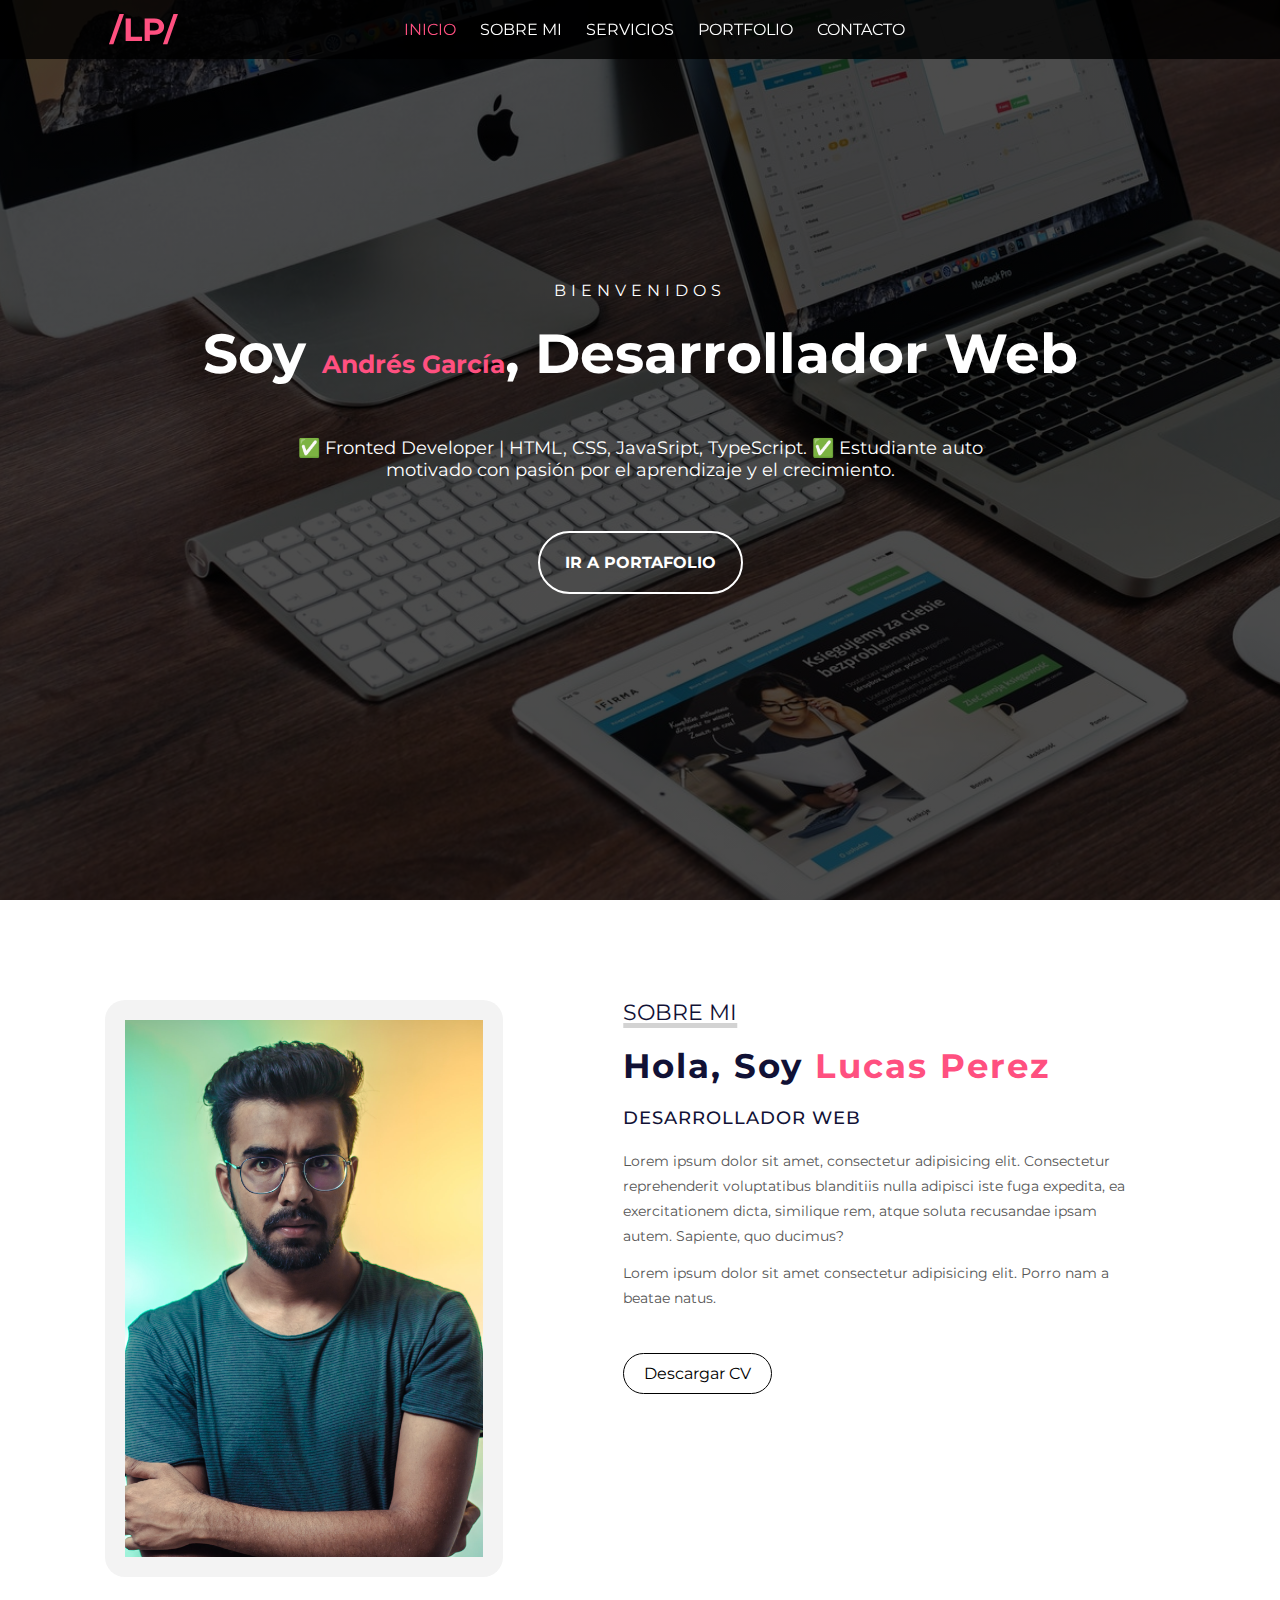
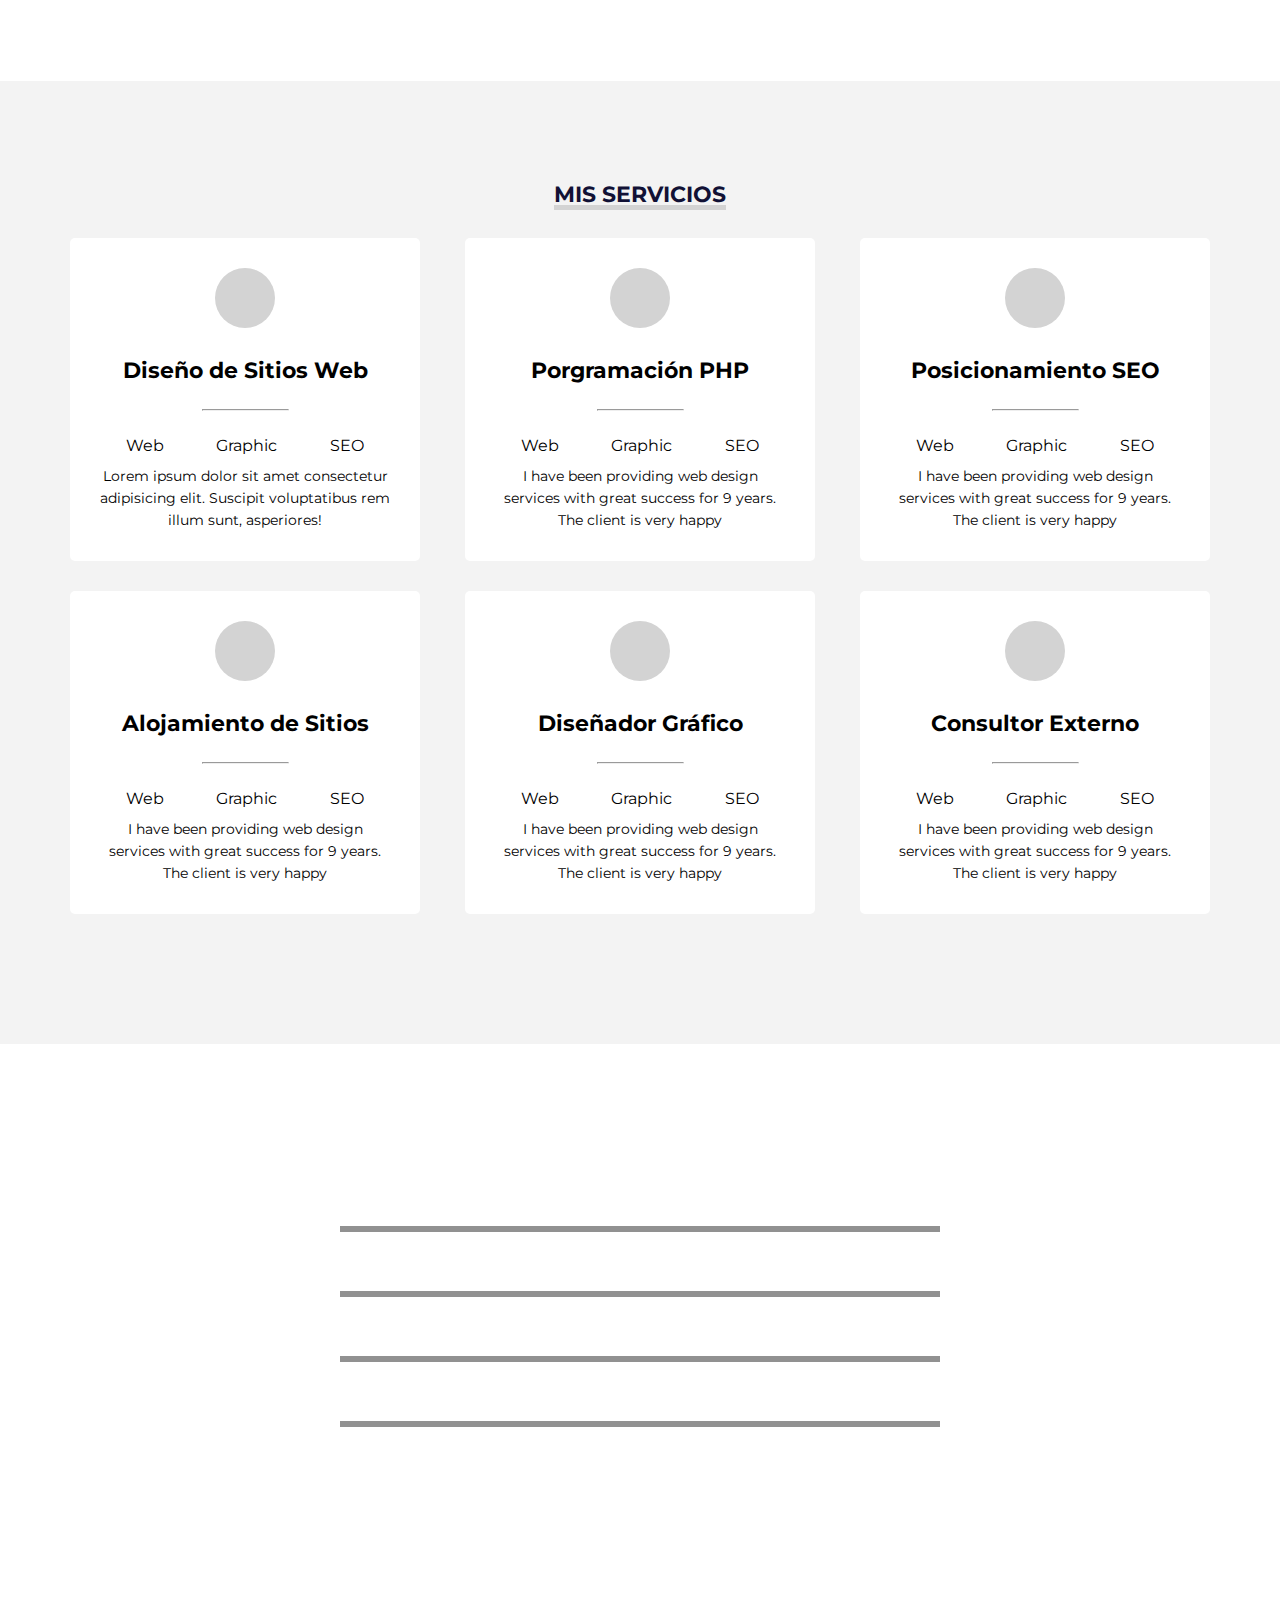
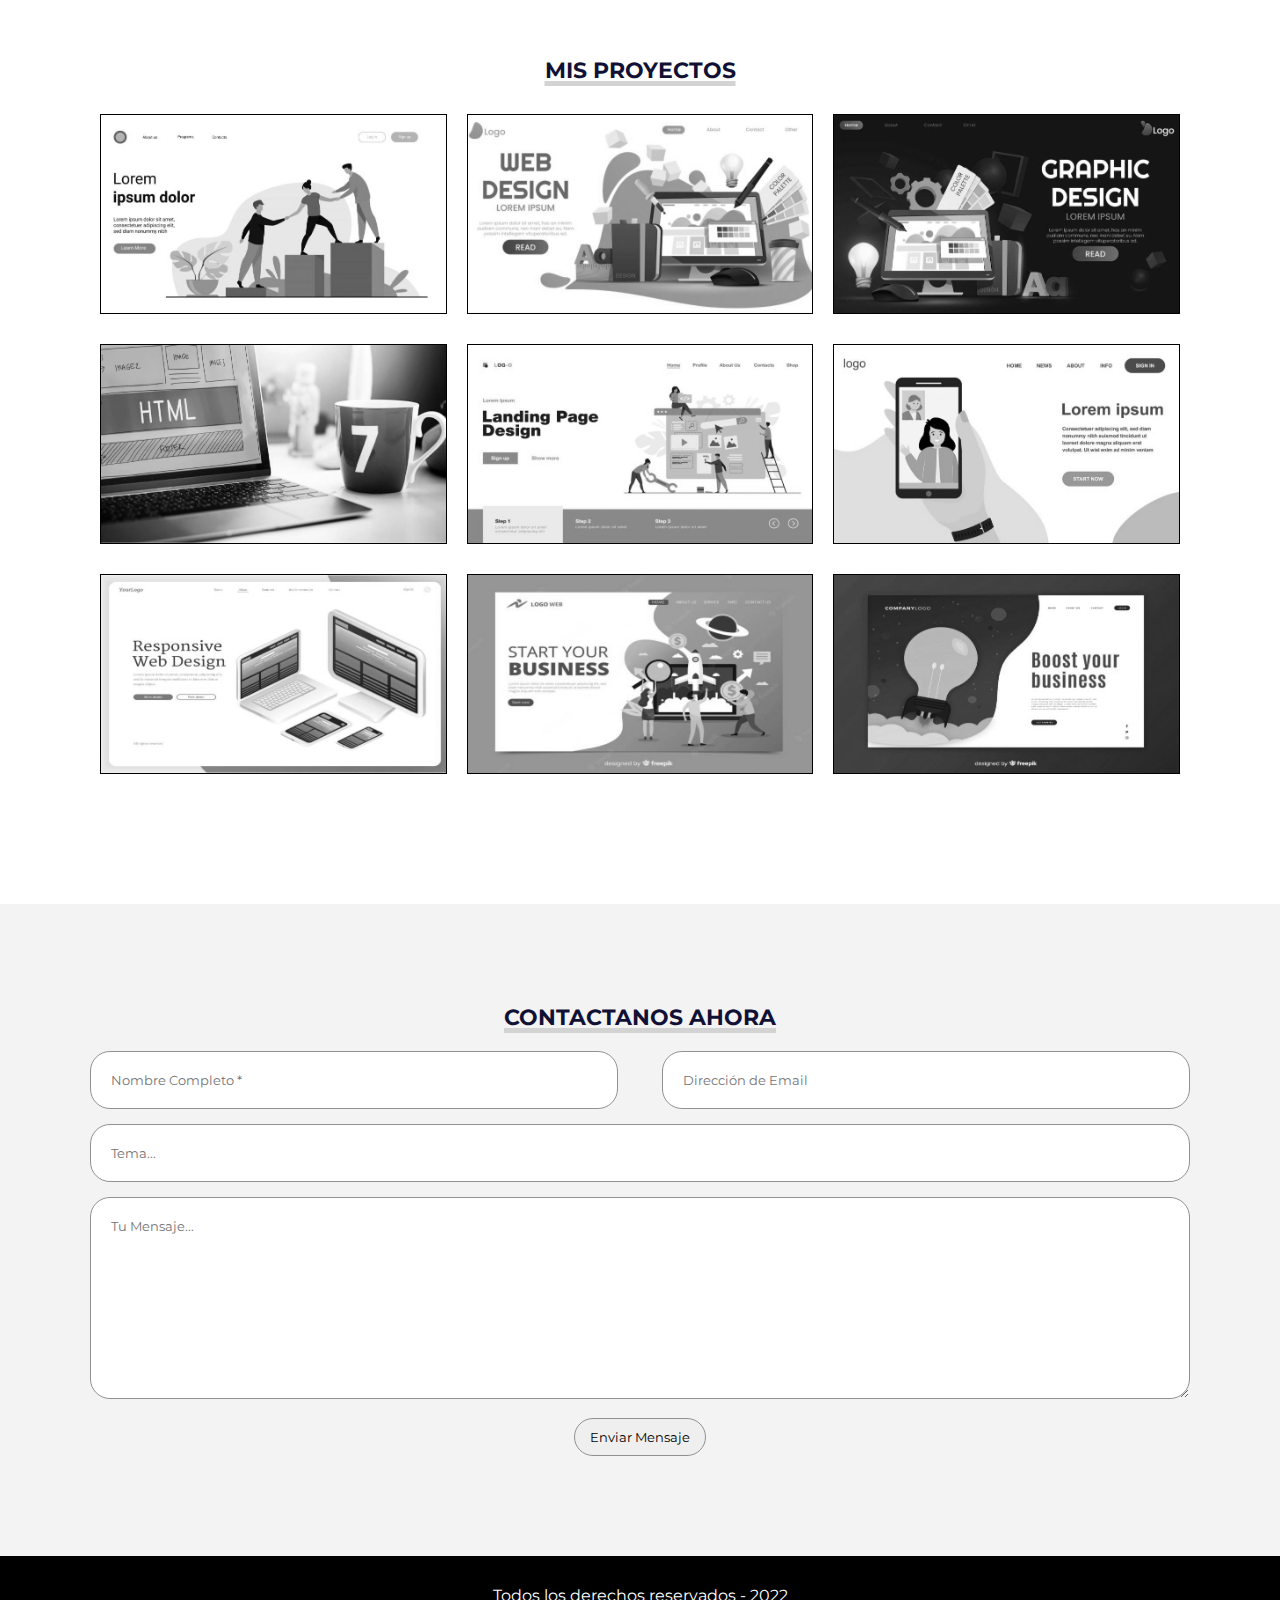
==== index.html @ 174ee3eb "proyecto" ====
<!DOCTYPE html>
<html lang="es">

<head>
    <meta charset="UTF-8">
    <meta http-equiv="X-UA-Compatible" content="IE=edge">
    <meta name="viewport" content="width=device-width, initial-scale=1.0 user-scalable=no">
    <link rel="stylesheet" href="https://cdnjs.cloudflare.com/ajax/libs/font-awesome/6.1.1/css/all.min.css" integrity="sha512-KfkfwYDsLkIlwQp6LFnl8zNdLGxu9YAA1QvwINks4PhcElQSvqcyVLLD9aMhXd13uQjoXtEKNosOWaZqXgel0g==" crossorigin="anonymous" referrerpolicy="no-referrer"
    />
    <link rel="stylesheet" href="estilo.css">
    <title>LP Desarrollador Web</title>
</head>

<body>
    <!-- SECCION I N I C I O -->
    <section id="inicio">
        <div class="contenido">
            <header>
                <div class="contenido-header">
                    <h1>/LP/</h1>
                    <nav id="nav" class="">
                        <ul id="links">
                            <li><a href="#inicio" class="seleccionado" onclick="seleccionar(this)">INICIO</a></li>
                            <li><a href="#sobremi" onclick="seleccionar(this)">SOBRE MI</a></li>
                            <li><a href="#servicios" onclick="seleccionar(this)">SERVICIOS</a></li>
                            <li><a href="#portfolio" onclick="seleccionar(this)">PORTFOLIO</a></li>
                            <li><a href="#contacto" onclick="seleccionar(this)">CONTACTO</a></li>
                        </ul>
                    </nav>

                    <!-- Icono del menu responsive -->
                    <div id="icono-nav" onclick="responsiveMenu()">
                        <i class="fa-solid fa-bars"></i>
                    </div>


                    <div class="redes">
                        <a href="#"><i class="fa-brands fa-youtube"></i></a>
                        <a href="#"><i class="fa-brands fa-facebook"></i></a>
                        <a href="#"><i class="fa-brands fa-instagram-square"></i></a>
                    </div>
                </div>
            </header>
            <div class="presentacion">
                <p class="bienvenida">Bienvenidos</p>
                <h2>Soy <span>Andrés García</span>, Desarrollador Web</h2>
                <p class="descripcion">✅ Fronted Developer | HTML, CSS, JavaSript, TypeScript. ✅ Estudiante auto motivado con pasión por el aprendizaje y el crecimiento.</p>
                <a href="#portfolio">Ir a Portafolio</a>
            </div>
        </div>
    </section>

    <!-- SECCION S O B R E M I -->
    <section id="sobremi">
        <div class="contenedor-foto">
            <img src="img/foto.jpg" alt="">
        </div>
        <div class="sobremi">
            <p class="titulo-seccion">Sobre Mi</p>
            <h2>Hola, Soy <span>Lucas Perez</span> </h2>
            <h3>Desarrollador Web</h3>
            <p>Lorem ipsum dolor sit amet, consectetur adipisicing elit. Consectetur reprehenderit voluptatibus blanditiis nulla adipisci iste fuga expedita, ea exercitationem dicta, similique rem, atque soluta recusandae ipsam autem. Sapiente, quo ducimus?</p>
            <p>Lorem ipsum dolor sit amet consectetur adipisicing elit. Porro nam a beatae natus.</p>
            <a href="#">Descargar CV</a>
        </div>
    </section>

    <!-- SECCION S E R V I C I O S -->
    <section id="servicios">
        <h3 class="titulo-seccion">MIS SERVICIOS</h3>
        <div class="fila">
            <div class="servicio">
                <span class="icono"> <i class="fa-solid fa-code"></i></span>
                <h4>Diseño de Sitios Web</h4>
                <hr>
                <ul class="servicios-tag">
                    <li>Web</li>
                    <li>Graphic</li>
                    <li>SEO</li>
                </ul>
                <p>Lorem ipsum dolor sit amet consectetur adipisicing elit. Suscipit voluptatibus rem illum sunt, asperiores!</p>
            </div>
            <div class="servicio">
                <span class="icono"><i class="fa-solid fa-file-code"></i></span>
                <h4>Porgramación PHP</h4>
                <hr>
                <ul class="servicios-tag">
                    <li>Web</li>
                    <li>Graphic</li>
                    <li>SEO</li>
                </ul>
                <p>I have been providing web design services with great success for 9 years. The client is very happy</p>
            </div>
            <div class="servicio">
                <span class="icono"><i class="fa-solid fa-arrow-trend-up"></i></span>
                <h4>Posicionamiento SEO</h4>
                <hr>
                <ul class="servicios-tag">
                    <li>Web</li>
                    <li>Graphic</li>
                    <li>SEO</li>
                </ul>
                <p>I have been providing web design services with great success for 9 years. The client is very happy</p>
            </div>
        </div>
        <div class="fila">
            <div class="servicio">
                <span class="icono"><i class="fa-solid fa-database"></i></span>
                <h4>Alojamiento de Sitios</h4>
                <hr>
                <ul class="servicios-tag">
                    <li>Web</li>
                    <li>Graphic</li>
                    <li>SEO</li>
                </ul>
                <p>I have been providing web design services with great success for 9 years. The client is very happy</p>
            </div>
            <div class="servicio">
                <span class="icono"><i class="fa-solid fa-palette"></i></span>
                <h4>Diseñador Gráfico</h4>
                <hr>
                <ul class="servicios-tag">
                    <li>Web</li>
                    <li>Graphic</li>
                    <li>SEO</li>
                </ul>
                <p>I have been providing web design services with great success for 9 years. The client is very happy</p>
            </div>
            <div class="servicio">
                <span class="icono"><i class="fa-solid fa-person-circle-question"></i></span>
                <h4>Consultor Externo</h4>
                <hr>
                <ul class="servicios-tag">
                    <li>Web</li>
                    <li>Graphic</li>
                    <li>SEO</li>
                </ul>
                <p>I have been providing web design services with great success for 9 years. The client is very happy</p>
            </div>
        </div>
    </section>

    <!-- SECCION H A B I L I D A D E S -->
    <div class="contenedor-skills" id="skills">
        <h3>HABILIDADES </h3>
        <div class="skill">
            <div class="info">
                <p> <span class="lista"> </span>Html & Css</p>
                <span class="porcentaje">95%</span>
            </div>

            <div class="barra">
                <div class="" id="html"></div>
            </div>
        </div>
        <div class="skill">
            <div class="info">
                <p> <span class="lista"> </span>Javascript</p>
                <span class="porcentaje">90%</span>
            </div>

            <div class="barra">
                <div class="" id="js"></div>
            </div>
        </div>
        <div class="skill">
            <div class="info">
                <p> <span class="lista"> </span>Bases de Datos</p>
                <span class="porcentaje">90%</span>
            </div>

            <div class="barra">
                <div class="" id="bd"></div>
            </div>
        </div>
        <div class="skill">
            <div class="info">
                <p> <span class="lista"> </span>Photoshop</p>
                <span class="porcentaje">85%</span>
            </div>

            <div class="barra">
                <div class="" id="ps"></div>
            </div>
        </div>
    </div>

    <!-- SECCION PORTAFOLIO -->
    <section id="portfolio">
        <h3 class="titulo-seccion">Mis Proyectos</h3>
        <div class="fila">
            <div class="proyecto">
                <div class="overlay"></div>
                <img src="img/proyecto1.jpg" alt="">
                <div class="info">
                    <h4>Descripcion Proyecto</h4>
                    <p>Diseño Web</p>
                </div>
            </div>
            <div class="proyecto">
                <div class="overlay"></div>
                <img src="img/proyecto2.jpg" alt="">
                <div class="info">
                    <h4>Descripcion Proyecto</h4>
                    <p>Diseño Web</p>
                </div>
            </div>
            <div class="proyecto">
                <div class="overlay"></div>
                <img src="img/proyecto3.jpg" alt="">
                <div class="info">
                    <h4>Descripcion Proyecto</h4>
                    <p>Diseño Web</p>
                </div>
            </div>
        </div>
        <div class="fila">
            <div class="proyecto">
                <div class="overlay"></div>
                <img src="img/proyecto4.jpg" alt="">
                <div class="info">
                    <h4>Descripcion Proyecto</h4>
                    <p>Diseño Web</p>
                </div>
            </div>
            <div class="proyecto">
                <div class="overlay"></div>
                <img src="img/proyecto5.jpg" alt="">
                <div class="info">
                    <h4>Descripcion Proyecto</h4>
                    <p>Diseño Web</p>
                </div>
            </div>
            <div class="proyecto">
                <div class="overlay"></div>
                <img src="img/proyecto6.jpg" alt="">
                <div class="info">
                    <h4>Descripcion Proyecto</h4>
                    <p>Diseño Web</p>
                </div>
            </div>
        </div>
        <div class="fila">
            <div class="proyecto">
                <div class="overlay"></div>
                <img src="img/proyecto7.jpg" alt="">
                <div class="info">
                    <h4>Descripcion Proyecto</h4>
                    <p>Diseño Web</p>
                </div>
            </div>
            <div class="proyecto">
                <div class="overlay"></div>
                <img src="img/proyecto8.jpg" alt="">
                <div class="info">
                    <h4>Descripcion Proyecto</h4>
                    <p>Diseño Web</p>
                </div>
            </div>
            <div class="proyecto">
                <div class="overlay"></div>
                <img src="img/proyecto9.jpg" alt="">
                <div class="info">
                    <h4>Descripcion Proyecto</h4>
                    <p>Diseño Web</p>
                </div>
            </div>
        </div>
    </section>

    <!-- SECCTION C O N T A C T O -->
    <section id="contacto">
        <h3 class="titulo-seccion">Contactanos ahora</h3>
        <div class="contenedor-form">
            <form action="">
                <div class="fila mitad">
                    <input type="text" placeholder="Nombre Completo *" class="input-mitad">
                    <input type="email" placeholder="Dirección de Email" class="input-mitad">
                </div>
                <div class="fila">
                    <input type="text" placeholder="Tema..." class="input-full">
                </div>
                <div class="fila">
                    <textarea name="" id="" cols="30" rows="10" placeholder="Tu Mensaje..." class="input-full"></textarea>
                </div>

                <input type="submit" value="Enviar Mensaje" class="btn-enviar">
            </form>
        </div>
    </section>

    <!-- SECCION FOOTER -->
    <footer>
        <p>Todos los derechos reservados - 2022</p>
        <div class="redes">
            <a href="#"><i class="fa-brands fa-youtube"></i></a>
            <a href="#"><i class="fa-brands fa-facebook"></i></a>
            <a href="#"><i class="fa-brands fa-instagram-square"></i></a>
        </div>

    </footer>

    <script src="script.js"></script>
</body>

</html>
---- estilo.css ----
@import url('https://fonts.googleapis.com/css2?family=Montserrat:wght@200;300;400;500;600&display=swap');
        * {
            margin: 0;
            padding: 0;
            box-sizing: border-box;
            font-family: 'Montserrat';
        }
        
        html {
            scroll-behavior: smooth;
        }
        /* *********************/
        /* seccion I N I C I O */
        /* *********************/
        
        #inicio {
            background: linear-gradient( rgba(0, 0, 0, .7), rgba(0, 0, 0, .7)), url("img/fondo-inicio.jpg");
            background-size: cover;
            background-position: center center;
            height: 100vh;
        }
        
        #inicio .contenido header {
            background-color: rgba(0, 0, 0, .8);
            position: fixed;
            width: 100%;
            z-index: 100;
            top: 0;
        }
        
        #inicio .contenido header .contenido-header {
            max-width: 1100px;
            margin: auto;
            display: flex;
            justify-content: space-between;
            align-items: center;
            padding: 10px 20px;
        }
        
        #inicio .contenido header .contenido-header h1 {
            text-align: center;
            color: #ff5080;
        }
        
        #inicio .contenido header .contenido-header nav ul {
            list-style: none;
            display: flex;
            align-items: center;
        }
        
        #inicio .contenido header .contenido-header nav ul li a {
            text-decoration: none;
            color: #fff;
            margin: 0 12px;
            font-weight: 400;
            transition: .5s;
        }
        
        #inicio .contenido header .contenido-header nav ul li a:hover {
            color: #ff5080;
        }
        
        #inicio .contenido header .contenido-header .redes a {
            text-decoration: none;
            color: #fff;
            display: inline-block;
            margin-left: 10px;
            transition: .5s;
        }
        
        #inicio .contenido header .contenido-header .redes a:hover {
            color: #ff5080;
        }
        
        #inicio .contenido header .contenido-header .seleccionado {
            color: #ff5080;
        }
        
        #inicio .contenido .presentacion {
            max-width: 1100px;
            height: 100vh;
            margin: auto;
            color: #fff;
            display: flex;
            flex-direction: column;
            align-items: center;
            justify-content: center;
        }
        
        #inicio .contenido .presentacion .bienvenida {
            font-size: 16px;
            margin-bottom: 20px;
            text-transform: uppercase;
            letter-spacing: 5px;
        }
        
        #inicio .contenido .presentacion h2 {
            font-size: 55px;
            margin-bottom: 25px;
            text-align: center;
        }
        
        #inicio .contenido .presentacion h2 span {
            font-size: 25px;
            color: #ff5080;
        }
        
        #inicio .contenido .presentacion .descripcion {
            max-width: 700px;
            margin: 25px auto;
            font-size: 18px;
            text-align: center;
        }
        
        #inicio .contenido .presentacion a {
            text-decoration: none;
            display: inline-block;
            margin: 25px;
            padding: 20px 25px;
            border: 2px solid #fff;
            border-radius: 50px;
            color: #fff;
            font-weight: bold;
            text-transform: uppercase;
            transition: .5s;
        }
        
        #inicio .contenido .presentacion a:hover {
            background-color: #ff5080;
        }
        
        #icono-nav {
            color: #fff;
            display: none;
        }
        /* *********************/
        /* seccion S O B R E  M I */
        /* *********************/
        
        #sobremi {
            max-width: 1100px;
            margin: auto;
            padding: 100px 15px;
            color: #111135;
            display: flex;
        }
        
        #sobremi .contenedor-foto {
            max-width: 400px;
            margin-right: 80px;
        }
        
        #sobremi .contenedor-foto img {
            padding: 20px;
            width: 100%;
            border-radius: 20px;
            background-color: #f3f3f3;
        }
        
        #sobremi .sobremi {
            margin: 0 40px;
        }
        
        #sobremi .sobremi .titulo-seccion {
            font-size: 22px;
            text-transform: uppercase;
            color: #111135;
            text-decoration: underline;
            text-decoration-color: #d3d3d3;
            text-decoration-thickness: 5px;
        }
        
        #sobremi .sobremi h2 {
            font-size: 34px;
            font-weight: bold;
            margin: 20px 0;
            letter-spacing: 2px;
        }
        
        #sobremi .sobremi h2 span {
            color: #ff5080;
        }
        
        #sobremi .sobremi h3 {
            font-size: 18px;
            font-weight: 500;
            text-transform: uppercase;
            margin-bottom: 20px;
            letter-spacing: 1px;
        }
        
        #sobremi .sobremi p {
            font-size: 14px;
            line-height: 25px;
            color: #565656;
            margin-bottom: 12px;
        }
        
        #sobremi .sobremi a {
            display: inline-block;
            text-decoration: none;
            color: #000;
            border-radius: 30px;
            border: 1px solid #000;
            padding: 10px 20px;
            margin-top: 30px;
            transition: .5s;
        }
        
        #sobremi .sobremi a:hover {
            background-color: #ff5080;
            color: #fff;
        }
        /* *********************/
        /* seccion S E R V I C I O S */
        /* *********************/
        
        #servicios {
            padding: 100px 15px;
            text-align: center;
            background-color: #f3f3f3;
        }
        
        #servicios .titulo-seccion {
            text-align: center;
            font-size: 22px;
            text-transform: uppercase;
            color: #111135;
            text-decoration: underline;
            text-decoration-color: #d3d3d3;
            text-decoration-thickness: 5px;
        }
        
        #servicios .fila {
            display: flex;
            justify-content: space-between;
            max-width: 1150px;
            margin: 30px auto;
        }
        
        #servicios .fila .servicio {
            max-width: 350px;
            background-color: #fff;
            padding: 30px;
            margin: 0 5px;
            border-radius: 5px;
            transition: .5s;
        }
        
        #servicios .fila .servicio:hover {
            box-shadow: 5px 5px 10px #565656, -5px -5px 10px #8a8a8a;
        }
        
        #servicios .fila .servicio .icono {
            display: inline-block;
            width: 60px;
            height: 60px;
            border-radius: 50%;
            background-color: #d3d3d3;
            padding: 20px;
            margin-bottom: 25px;
        }
        
        #servicios .fila .servicio h4 {
            font-size: 22px;
            margin-bottom: 25px;
        }
        
        #servicios .fila .servicio hr {
            width: 30%;
            margin: auto;
            color: #000;
            margin-bottom: 25px;
        }
        
        #servicios .fila .servicio ul {
            list-style: none;
            display: flex;
            justify-content: space-around;
            margin-bottom: 10px;
        }
        
        #servicios .fila .servicio p {
            font-size: 14px;
            line-height: 22px;
        }
        /* *********************/
        /* seccion S K I L L S */
        /* *********************/
        
        .contenedor-skills {
            background: linear-gradient( #eb5a5acc, rgba(33, 16, 16, 0.8)), url("img/fondo-skills.jpg");
            background-attachment: fixed;
            background-repeat: no-repeat;
            background-size: cover;
            color: #fff;
            background-position: center center;
            padding: 100px 0;
            text-align: center;
        }
        
        .contenedor-skills .skill {
            max-width: 600px;
            margin: 30px auto;
        }
        
        .contenedor-skills .skill .info {
            display: flex;
            justify-content: space-between;
        }
        
        .contenedor-skills .skill .lista {
            display: inline-block;
            margin-right: 20px;
            height: 10px;
            width: 10px;
            background-color: #fff;
        }
        
        .contenedor-skills .skill .barra {
            background-color: #919191;
            width: 100%;
            height: 6px;
            margin: 10px 0px;
        }
        
        .contenedor-skills .skill .barra .barra-progreso1 {
            background-color: #fff;
            width: 95%;
            height: 6px;
            animation: progreso1 2s forwards;
        }
        
        .contenedor-skills .skill .barra .barra-progreso2 {
            background-color: #fff;
            width: 90%;
            height: 6px;
            animation: progreso2 2s forwards;
        }
        
        .contenedor-skills .skill .barra .barra-progreso3 {
            background-color: #fff;
            width: 90%;
            height: 6px;
            animation: progreso3 2s forwards;
        }
        
        .contenedor-skills .skill .barra .barra-progreso4 {
            background-color: #fff;
            width: 85%;
            height: 6px;
            animation: progreso4 2s forwards;
        }
        
        @keyframes progreso1 {
            0% {
                width: 0;
            }
            100% {
                width: 95%;
            }
        }
        
        @keyframes progreso2 {
            0% {
                width: 0;
            }
            100% {
                width: 90%;
            }
        }
        
        @keyframes progreso3 {
            0% {
                width: 0;
            }
            100% {
                width: 90%;
            }
        }
        
        @keyframes progreso4 {
            0% {
                width: 0;
            }
            100% {
                width: 85%;
            }
        }
        /* *********************/
        /* seccion P O R T F O L I O */
        /* *********************/
        
        #portfolio {
            max-width: 1100px;
            padding: 100px 0;
            margin: auto;
        }
        
        #portfolio .titulo-seccion {
            text-align: center;
            font-size: 22px;
            text-transform: uppercase;
            color: #111135;
            text-decoration: underline;
            text-decoration-color: #d3d3d3;
            text-decoration-thickness: 5px;
        }
        
        #portfolio .fila {
            display: flex;
            justify-content: space-between;
            margin: 30px 0;
        }
        
        #portfolio .fila .proyecto {
            max-width: 450px;
            border: 1px solid #000;
            margin: 0 10px;
            position: relative;
            overflow: hidden;
        }
        
        #portfolio .fila .proyecto img {
            width: 100%;
            height: 100%;
            ;
            filter: grayscale(1);
            object-fit: cover;
            transition: .5s;
        }
        
        #portfolio .fila .proyecto:hover img {
            filter: grayscale(0);
        }
        
        #portfolio .fila .proyecto .info {
            position: absolute;
            left: 0px;
            background-color: rgba(0, 0, 0, 0.8);
            color: #ff5080;
            width: 100%;
            padding: 10px;
            opacity: 0;
            bottom: -40px;
            transition: .5s;
        }
        
        #portfolio .fila .proyecto:hover .info {
            opacity: 1;
            bottom: 0;
        }
        /* *********************/
        /* seccion C O N T A C T O */
        /* *********************/
        
        #contacto {
            padding: 100px 15px;
            background-color: #f3f3f3;
        }
        
        #contacto .titulo-seccion {
            margin-bottom: 20px;
        }
        
        #contacto .contenedor-form {
            max-width: 1100px;
            margin: auto;
        }
        
        #contacto .contenedor-form .fila {
            margin-bottom: 15px;
        }
        
        #contacto .contenedor-form .mitad {
            display: flex;
            justify-content: space-between;
        }
        
        #contacto .contenedor-form input,
        #contacto .contenedor-form textarea {
            padding: 20px;
            border-radius: 20px;
            border: none;
            border: 1px solid #919191;
        }
        
        #contacto .contenedor-form .mitad input {
            width: 48%;
        }
        
        #contacto .contenedor-form .input-full {
            width: 100%;
        }
        
        #contacto .titulo-seccion {
            text-align: center;
            font-size: 22px;
            text-transform: uppercase;
            color: #111135;
            text-decoration: underline;
            text-decoration-color: #d3d3d3;
            text-decoration-thickness: 5px;
        }
        
        #contacto .btn-enviar {
            display: block;
            margin: auto;
            cursor: pointer;
            transition: .5s;
            padding: 10px 15px !important;
        }
        
        #contacto .btn-enviar:hover {
            background-color: #ff5080;
            color: #fff;
        }
        /* *********************/
        /* seccion F O O T E R */
        /* *********************/
        
        footer {
            background-color: #000;
            color: #fff;
            text-align: center;
            padding: 30px 0;
        }
        
        footer a {
            text-decoration: none;
            color: #fff;
            display: inline-block;
            margin: 5px;
            font-size: 26px;
        }
        /* *********************/
        /* seccion R E S P O N S I V E */
        /* *********************/
        
        @media screen and (max-width: 800px) {
            .redes {
                display: none;
            }
            nav {
                display: none;
            }
            nav.responsive {
                display: block;
                background-color: rgba(0, 0, 0, .8);
                width: 100%;
                position: absolute;
                top: 48px;
                left: 0;
                padding: 10px 0;
            }
            nav.responsive ul {
                display: block !important;
                text-align: center;
            }
            nav.responsive ul li {
                margin: 5px 0;
            }
            #icono-nav {
                display: block;
            }
            #inicio .contenido .presentacion h2 {
                font-size: 40px;
            }
            /* seccion SOBRE MI */
            #sobremi {
                padding: 50px 0;
                display: block;
            }
            #sobremi .contenedor-foto {
                max-width: 200px;
                margin: auto;
            }
            #sobremi .contenedor-foto img {
                padding: 8px;
            }
            #sobremi .sobremi .titulo-seccion {
                text-align: center;
            }
            #sobremi .sobremi h2 {
                font-size: 25px;
                text-align: center;
            }
            /* seccion MIS SERVICIOS */
            #servicios {
                padding: 50px 15px;
            }
            #servicios .fila {
                display: block;
            }
            #servicios .fila .servicio {
                margin: 10px auto;
            }
            /* seccion HABLIDADES MI */
            .contenedor-skills {
                padding: 50px 20px;
            }
            /* seccion PORTFOLIO */
            #portfolio {
                padding: 50px 0;
            }
            #portfolio .fila {
                display: block;
            }
            #portfolio .fila .proyecto {
                margin: 10px auto;
            }
            /* seccion CONTACTO */
            #contacto {
                padding: 50px 15px;
            }
            #contacto .contenedor-form .mitad {
                margin-bottom: 15px;
                display: block;
            }
            #contacto .contenedor-form .mitad input {
                width: 100%;
                margin-bottom: 15px;
            }
        }
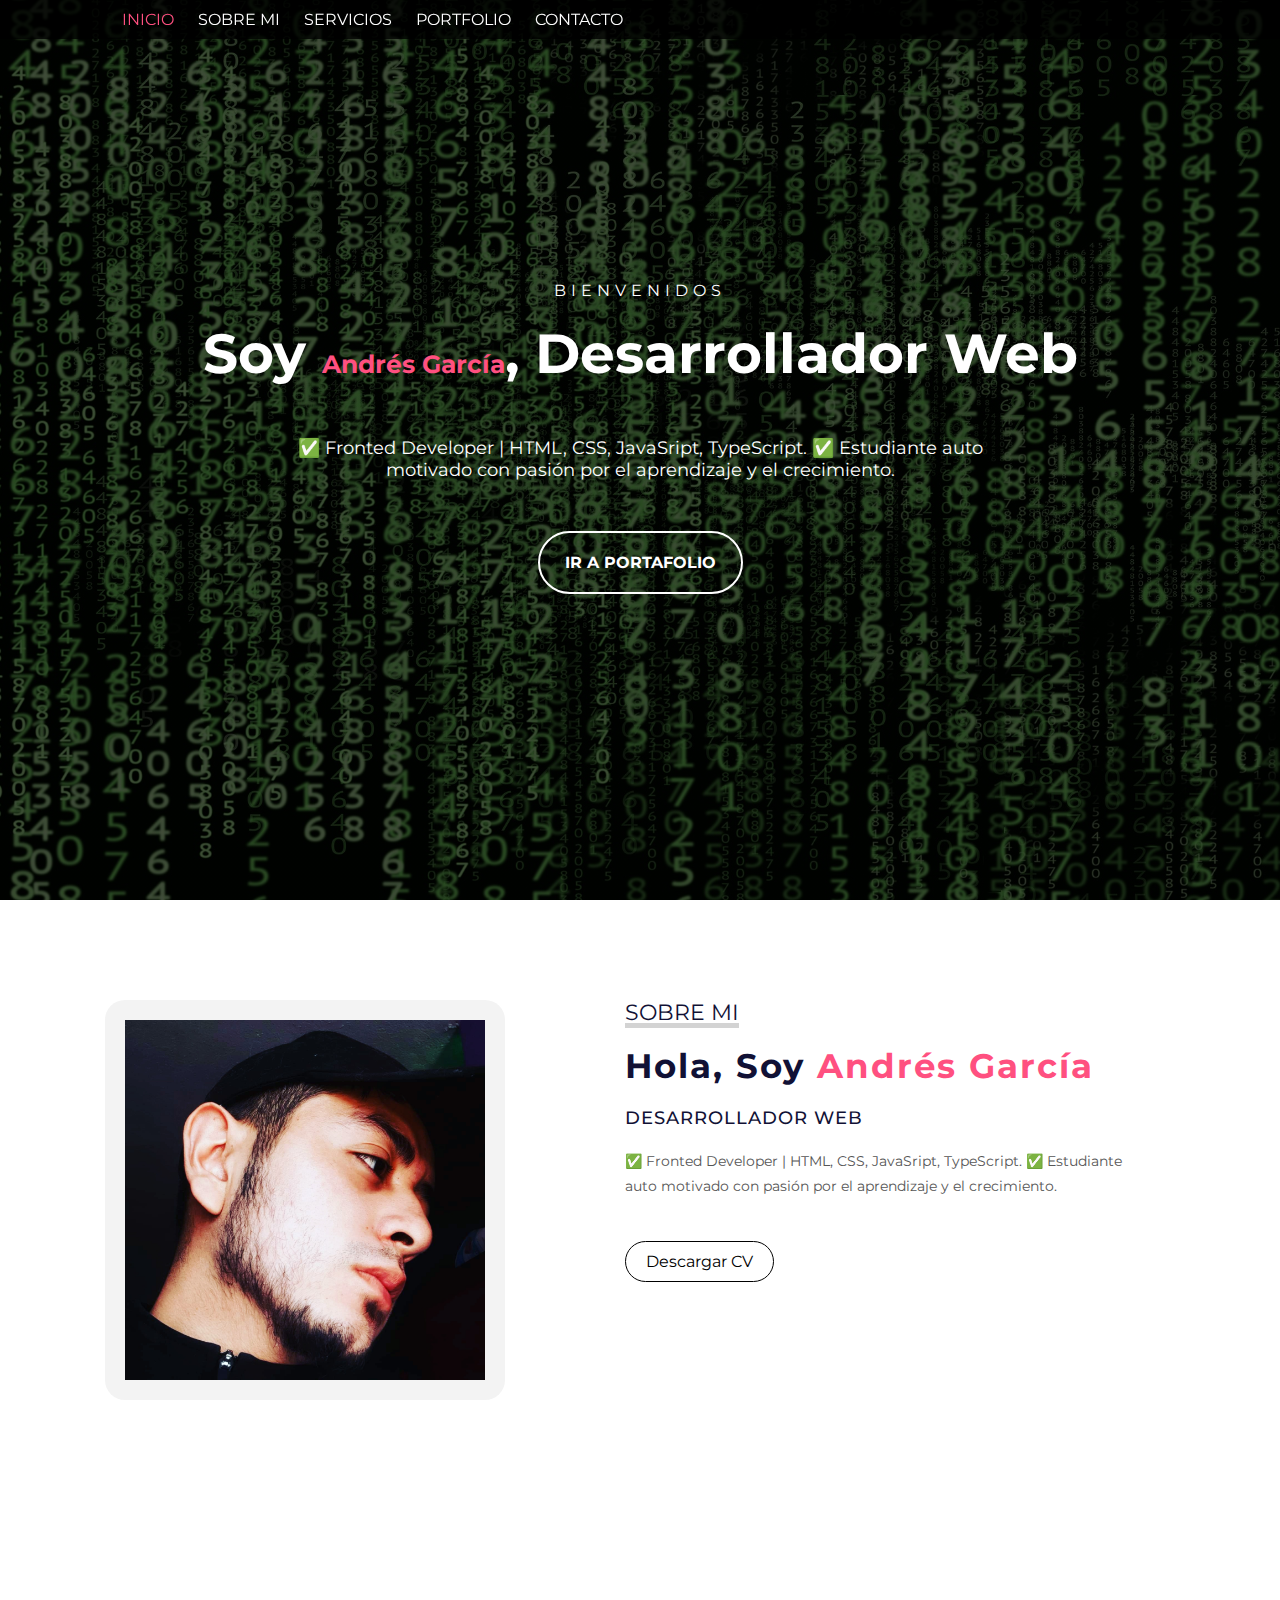
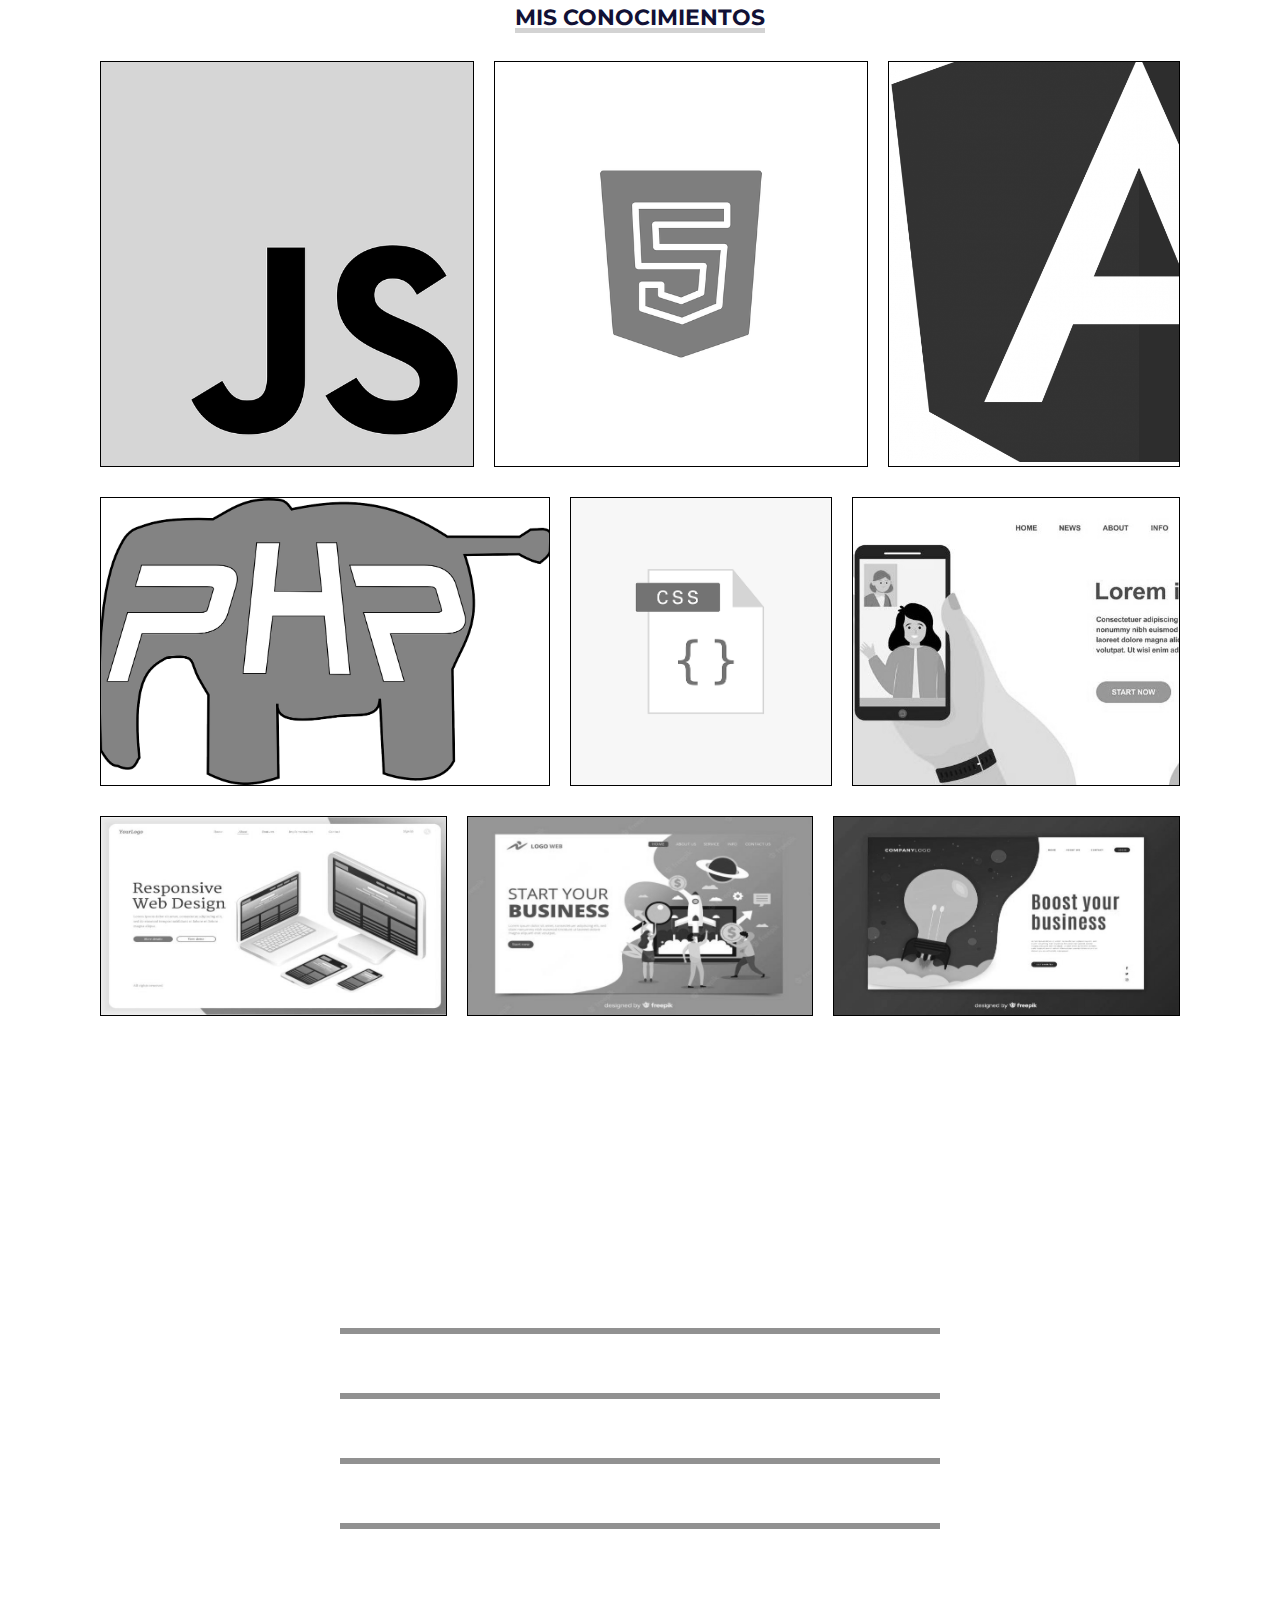
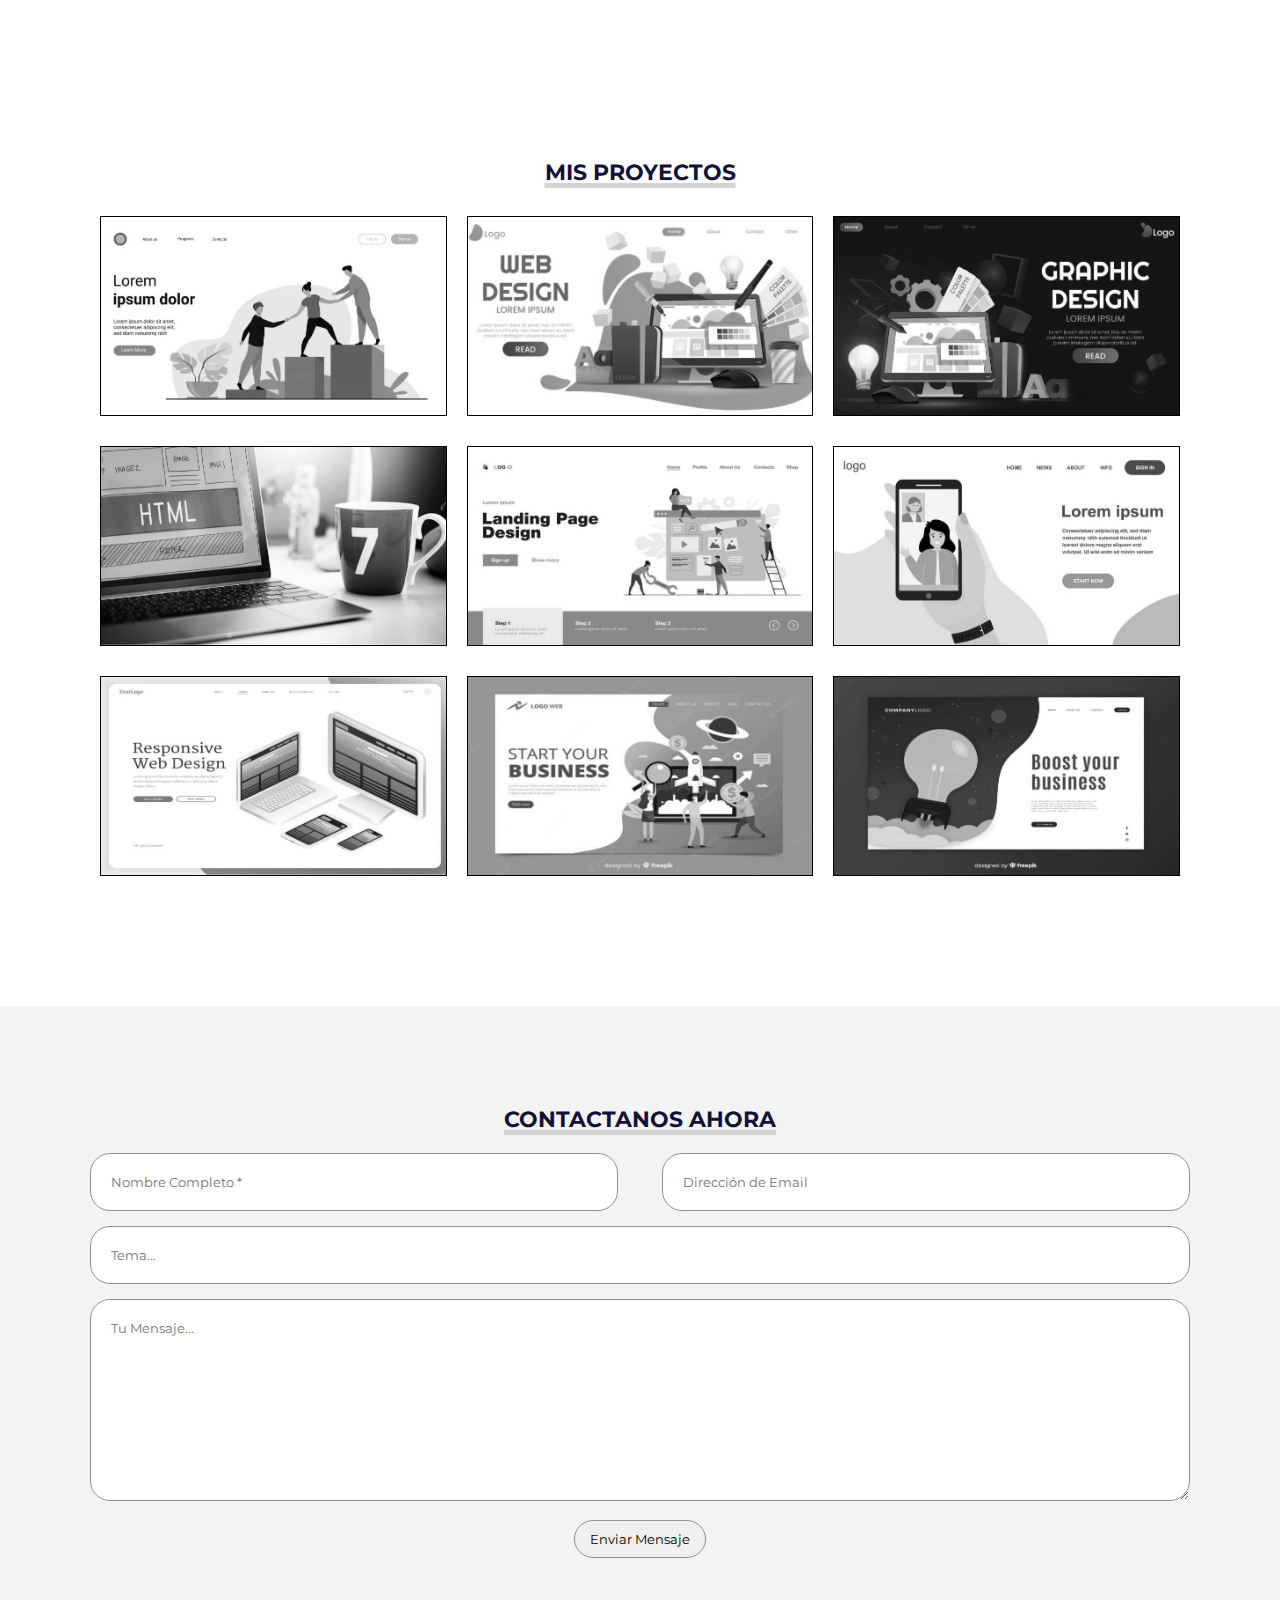
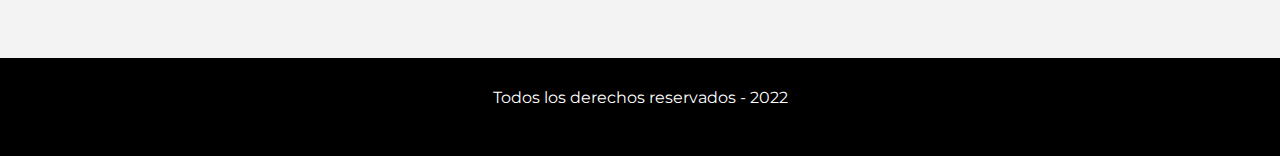
==== commit 69d8faa2: "pagina" ====
--- a/index.html
+++ b/index.html
@@ -8,7 +8,7 @@
     <link rel="stylesheet" href="https://cdnjs.cloudflare.com/ajax/libs/font-awesome/6.1.1/css/all.min.css" integrity="sha512-KfkfwYDsLkIlwQp6LFnl8zNdLGxu9YAA1QvwINks4PhcElQSvqcyVLLD9aMhXd13uQjoXtEKNosOWaZqXgel0g==" crossorigin="anonymous" referrerpolicy="no-referrer"
     />
     <link rel="stylesheet" href="estilo.css">
-    <title>LP Desarrollador Web</title>
+    <title>My Profile</title>
 </head>
 
 <body>
@@ -17,7 +17,7 @@
         <div class="contenido">
             <header>
                 <div class="contenido-header">
-                    <h1>/LP/</h1>
+                    
                     <nav id="nav" class="">
                         <ul id="links">
                             <li><a href="#inicio" class="seleccionado" onclick="seleccionar(this)">INICIO</a></li>
@@ -53,93 +53,101 @@
     <!-- SECCION S O B R E M I -->
     <section id="sobremi">
         <div class="contenedor-foto">
-            <img src="img/foto.jpg" alt="">
+            <img src="img/1.jpeg" alt="">
         </div>
         <div class="sobremi">
             <p class="titulo-seccion">Sobre Mi</p>
-            <h2>Hola, Soy <span>Lucas Perez</span> </h2>
+            <h2>Hola, Soy <span>Andrés García</span> </h2>
             <h3>Desarrollador Web</h3>
-            <p>Lorem ipsum dolor sit amet, consectetur adipisicing elit. Consectetur reprehenderit voluptatibus blanditiis nulla adipisci iste fuga expedita, ea exercitationem dicta, similique rem, atque soluta recusandae ipsam autem. Sapiente, quo ducimus?</p>
-            <p>Lorem ipsum dolor sit amet consectetur adipisicing elit. Porro nam a beatae natus.</p>
-            <a href="#">Descargar CV</a>
+            <p>✅ Fronted Developer | HTML, CSS, JavaSript, TypeScript. ✅ Estudiante auto motivado con pasión por el aprendizaje y el crecimiento.</p>
+            
+            <a href="">Descargar CV</a>
         </div>
     </section>
 
     <!-- SECCION S E R V I C I O S -->
-    <section id="servicios">
-        <h3 class="titulo-seccion">MIS SERVICIOS</h3>
-        <div class="fila">
-            <div class="servicio">
-                <span class="icono"> <i class="fa-solid fa-code"></i></span>
-                <h4>Diseño de Sitios Web</h4>
-                <hr>
-                <ul class="servicios-tag">
-                    <li>Web</li>
-                    <li>Graphic</li>
-                    <li>SEO</li>
-                </ul>
-                <p>Lorem ipsum dolor sit amet consectetur adipisicing elit. Suscipit voluptatibus rem illum sunt, asperiores!</p>
-            </div>
-            <div class="servicio">
-                <span class="icono"><i class="fa-solid fa-file-code"></i></span>
-                <h4>Porgramación PHP</h4>
-                <hr>
-                <ul class="servicios-tag">
-                    <li>Web</li>
-                    <li>Graphic</li>
-                    <li>SEO</li>
-                </ul>
-                <p>I have been providing web design services with great success for 9 years. The client is very happy</p>
-            </div>
-            <div class="servicio">
-                <span class="icono"><i class="fa-solid fa-arrow-trend-up"></i></span>
-                <h4>Posicionamiento SEO</h4>
-                <hr>
-                <ul class="servicios-tag">
-                    <li>Web</li>
-                    <li>Graphic</li>
-                    <li>SEO</li>
-                </ul>
-                <p>I have been providing web design services with great success for 9 years. The client is very happy</p>
-            </div>
-        </div>
-        <div class="fila">
-            <div class="servicio">
-                <span class="icono"><i class="fa-solid fa-database"></i></span>
-                <h4>Alojamiento de Sitios</h4>
-                <hr>
-                <ul class="servicios-tag">
-                    <li>Web</li>
-                    <li>Graphic</li>
-                    <li>SEO</li>
-                </ul>
-                <p>I have been providing web design services with great success for 9 years. The client is very happy</p>
-            </div>
-            <div class="servicio">
-                <span class="icono"><i class="fa-solid fa-palette"></i></span>
-                <h4>Diseñador Gráfico</h4>
-                <hr>
-                <ul class="servicios-tag">
-                    <li>Web</li>
-                    <li>Graphic</li>
-                    <li>SEO</li>
-                </ul>
-                <p>I have been providing web design services with great success for 9 years. The client is very happy</p>
-            </div>
-            <div class="servicio">
-                <span class="icono"><i class="fa-solid fa-person-circle-question"></i></span>
-                <h4>Consultor Externo</h4>
-                <hr>
-                <ul class="servicios-tag">
-                    <li>Web</li>
-                    <li>Graphic</li>
-                    <li>SEO</li>
-                </ul>
-                <p>I have been providing web design services with great success for 9 years. The client is very happy</p>
-            </div>
-        </div>
-    </section>
-
+    
+    <section id="portfolio">
+        <h3 class="titulo-seccion">Mis Conocimientos</h3>
+        <div class="fila">
+            <div class="proyecto">
+                <div class="overlay"></div>
+                <img src="img/java1.png" alt="" >
+                <div class="info">
+                    <h4>Javascript</h4>
+                    <p>Nivel Intermedio</p>
+                </div>
+            </div>
+            <div class="proyecto">
+                <div class="overlay"></div>
+                <img src="img/html.png" alt="">
+                <div class="info">
+                    <h4>HTML:5</h4>
+                    <p>Diseño Web</p>
+                </div>
+            </div>
+            <div class="proyecto">
+                <div class="overlay"></div>
+                <img src="img/angular.png" alt="Image" style="width: 500px;height: 400px;">
+                <div class="info">
+                    <h4>Angular</h4>
+                    <p>Diseño Web</p>
+                </div>
+            </div>
+        </div>
+        <div class="fila">
+            <div class="proyecto">
+                <div class="overlay"></div>
+                <img src="img/php1.png" alt="Image" >
+                <div class="info">
+                    <h4>PHP</h4>
+                    <p>Diseño Web</p>
+                </div>
+            </div>
+            <div class="proyecto">
+                <div class="overlay"></div>
+                <img src="img/css.png" alt="">
+                <div class="info">
+                    <h4>CSS</h4>
+                    <p>Modelado</p>
+                </div>
+            </div>
+            <div class="proyecto">
+                <div class="overlay"></div>
+                <img src="img/proyecto6.jpg" alt="">
+                <div class="info">
+                    <h4>Descripcion Proyecto</h4>
+                    <p>Diseño Web</p>
+                </div>
+            </div>
+        </div>
+        <div class="fila">
+            <div class="proyecto">
+                <div class="overlay"></div>
+                <img src="img/proyecto7.jpg" alt="">
+                <div class="info">
+                    <h4>Descripcion Proyecto</h4>
+                    <p>Diseño Web</p>
+                </div>
+            </div>
+            <div class="proyecto">
+                <div class="overlay"></div>
+                <img src="img/proyecto8.jpg" alt="">
+                <div class="info">
+                    <h4>Descripcion Proyecto</h4>
+                    <p>Diseño Web</p>
+                </div>
+            </div>
+            <div class="proyecto">
+                <div class="overlay"></div>
+                <img src="img/proyecto9.jpg" alt="">
+                <div class="info">
+                    <h4>Descripcion Proyecto</h4>
+                    <p>Diseño Web</p>
+                </div>
+            </div>
+        </div>
+    </section>
     <!-- SECCION H A B I L I D A D E S -->
     <div class="contenedor-skills" id="skills">
         <h3>HABILIDADES </h3>
@@ -184,7 +192,7 @@
             </div>
         </div>
     </div>
-
+ <!------------------------------------------------------------------------------------------------------->
     <!-- SECCION PORTAFOLIO -->
     <section id="portfolio">
         <h3 class="titulo-seccion">Mis Proyectos</h3>
--- a/estilo.css
+++ b/estilo.css
@@ -14,7 +14,7 @@
         /* *********************/
         
         #inicio {
-            background: linear-gradient( rgba(0, 0, 0, .7), rgba(0, 0, 0, .7)), url("img/fondo-inicio.jpg");
+            background: linear-gradient( rgba(0, 0, 0, .7), rgba(0, 0, 0, .7)), url("img/fondo.jpg");
             background-size: cover;
             background-position: center center;
             height: 100vh;
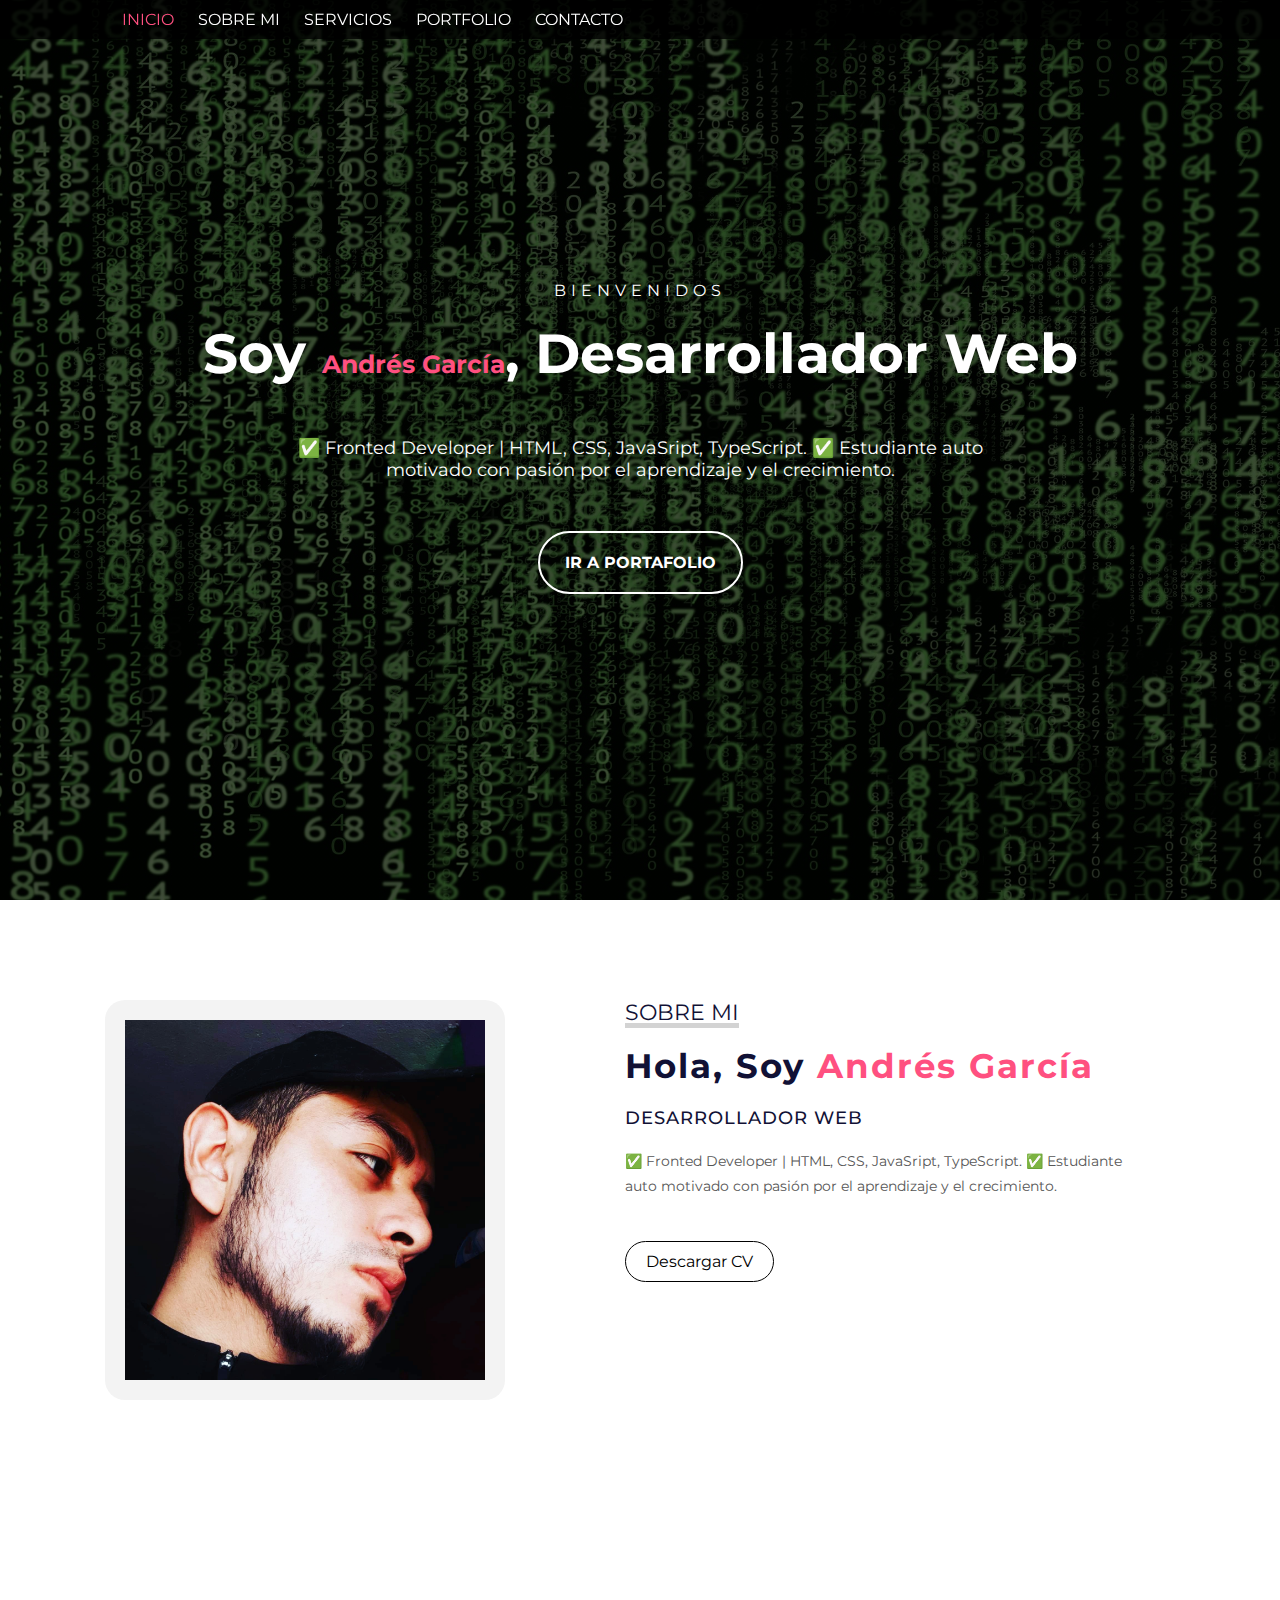
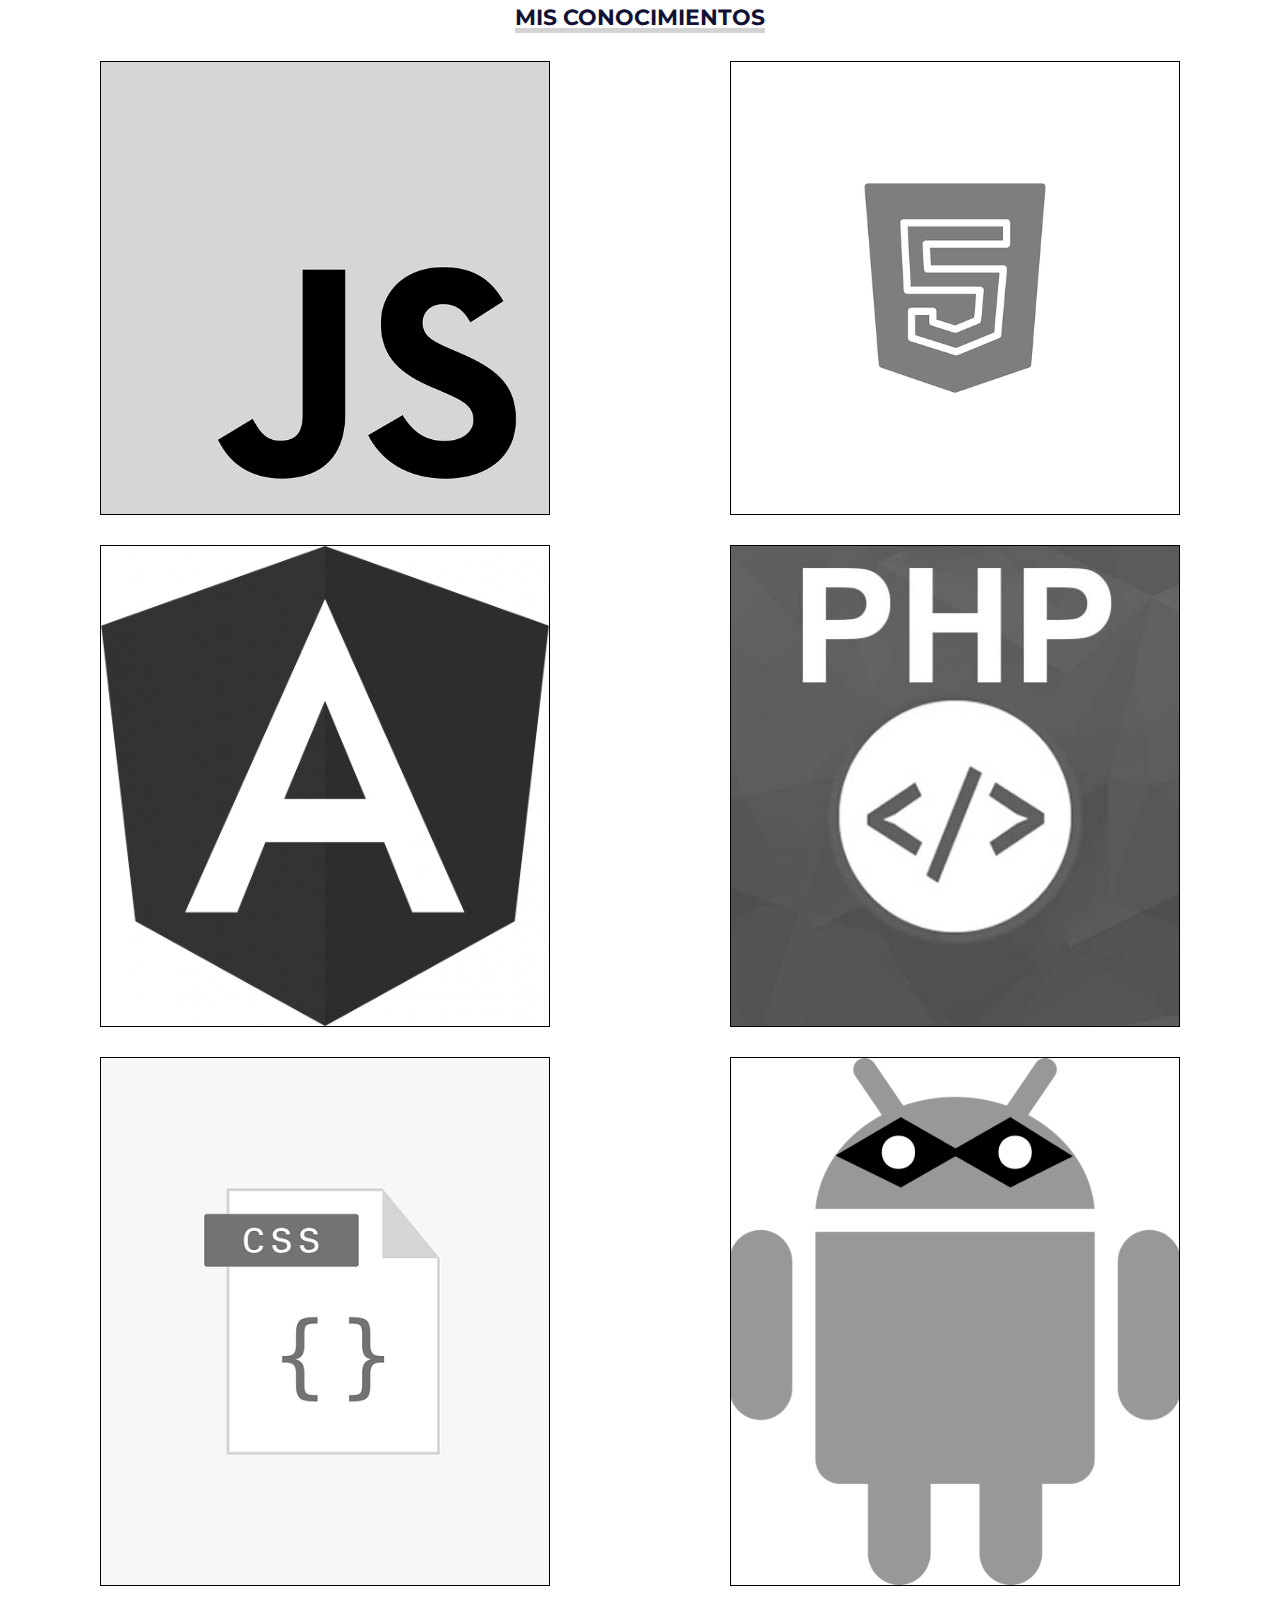
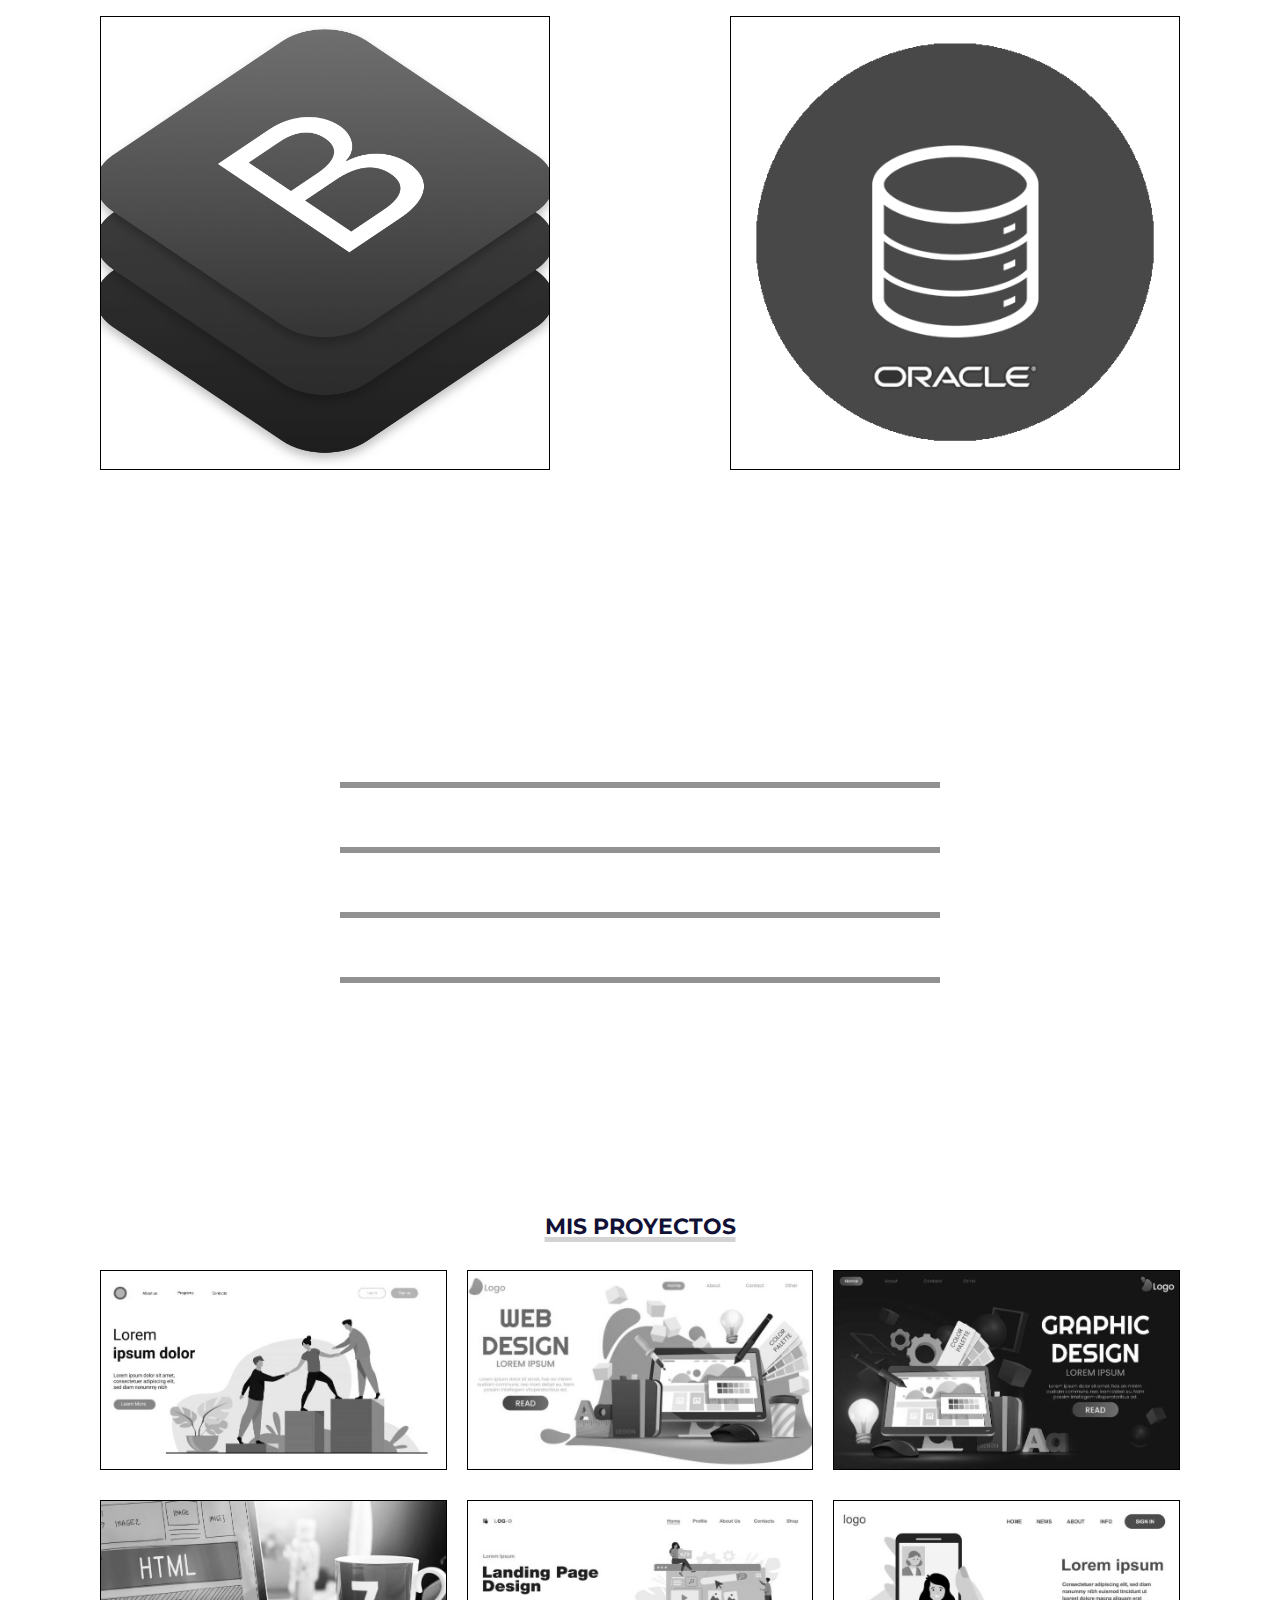
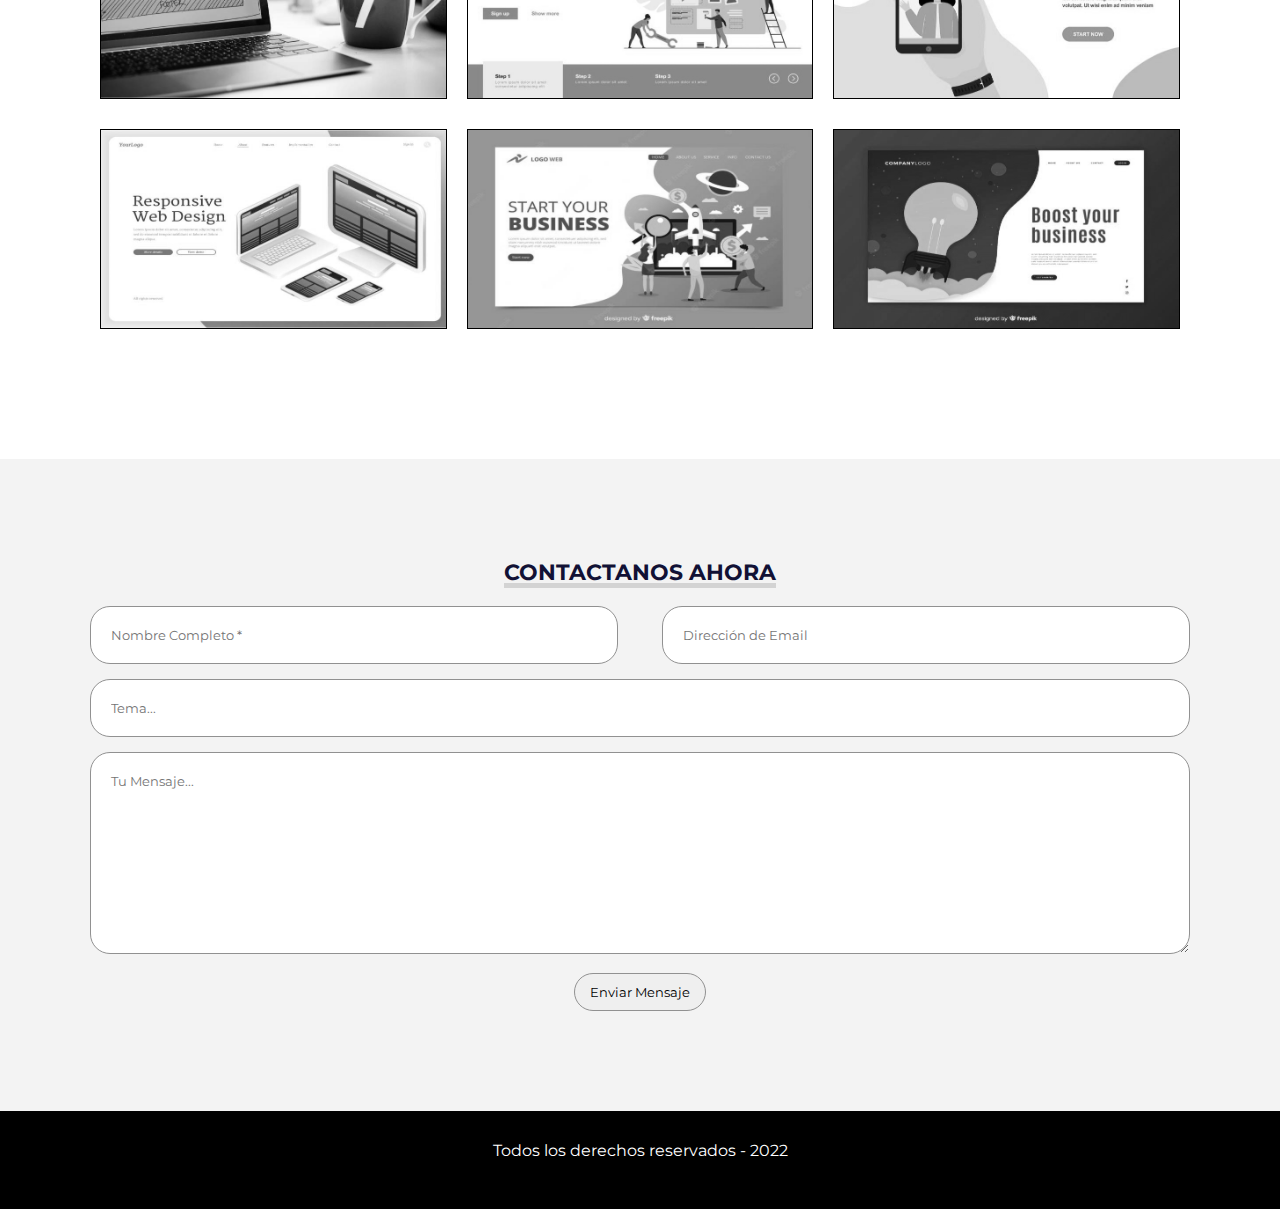
==== commit b652776a: "diseño" ====
--- a/index.html
+++ b/index.html
@@ -35,9 +35,12 @@
 
 
                     <div class="redes">
-                        <a href="#"><i class="fa-brands fa-youtube"></i></a>
-                        <a href="#"><i class="fa-brands fa-facebook"></i></a>
-                        <a href="#"><i class="fa-brands fa-instagram-square"></i></a>
+                        <a href="https://discord.com/invite/Zain#1347"><i class="fa-brands fa-discord"></i></a>
+                        <a href="https://github.com/Andresfl12350"><i class="fa-brands fa-github"></i></a>
+                        <a href="https://www.linkedin.com/in/andresfl/"><i class="fa-brands fa-linkedin"></i></a>
+                        <a href="https://www.twitch.tv/Zain_ttv_"><i class="fa-brands fa-twitch"></i></a>
+                        <a href="https://www.facebook.com/profile.php?id=100064119936500"><i class="fa-brands fa-facebook"></i></a>
+                        <a href="https://www.instagram.com/fl_andres_garcia/"><i class="fa-brands fa-instagram-square"></i></a>
                     </div>
                 </div>
             </header>
@@ -47,6 +50,7 @@
                 <p class="descripcion">✅ Fronted Developer | HTML, CSS, JavaSript, TypeScript. ✅ Estudiante auto motivado con pasión por el aprendizaje y el crecimiento.</p>
                 <a href="#portfolio">Ir a Portafolio</a>
             </div>
+            
         </div>
     </section>
 
@@ -61,7 +65,7 @@
             <h3>Desarrollador Web</h3>
             <p>✅ Fronted Developer | HTML, CSS, JavaSript, TypeScript. ✅ Estudiante auto motivado con pasión por el aprendizaje y el crecimiento.</p>
             
-            <a href="">Descargar CV</a>
+            <a href="https://utaedu-my.sharepoint.com/:b:/g/personal/agarcia0282_uta_edu_ec/ETNXi6KgfEZJskJNtc0NvvYB8ol0-_3i6Bae3tQN5vgKMw?e=x3c76B">Descargar CV</a>
         </div>
     </section>
 
@@ -86,24 +90,28 @@
                     <p>Diseño Web</p>
                 </div>
             </div>
-            <div class="proyecto">
-                <div class="overlay"></div>
-                <img src="img/angular.png" alt="Image" style="width: 500px;height: 400px;">
+           
+        </div>
+        <div class="fila">
+            <div class="proyecto">
+                <div class="overlay"></div>
+                <img src="img/angular.png" alt="Image" >
                 <div class="info">
                     <h4>Angular</h4>
                     <p>Diseño Web</p>
                 </div>
             </div>
-        </div>
-        <div class="fila">
-            <div class="proyecto">
-                <div class="overlay"></div>
-                <img src="img/php1.png" alt="Image" >
+            <div class="proyecto">
+                <div class="overlay"></div>
+                <img src="img/php3.jpg" alt="Image" >
                 <div class="info">
                     <h4>PHP</h4>
                     <p>Diseño Web</p>
                 </div>
             </div>
+        </div>
+        <div class="fila">
+           
             <div class="proyecto">
                 <div class="overlay"></div>
                 <img src="img/css.png" alt="">
@@ -114,36 +122,29 @@
             </div>
             <div class="proyecto">
                 <div class="overlay"></div>
-                <img src="img/proyecto6.jpg" alt="">
-                <div class="info">
-                    <h4>Descripcion Proyecto</h4>
-                    <p>Diseño Web</p>
-                </div>
-            </div>
-        </div>
-        <div class="fila">
-            <div class="proyecto">
-                <div class="overlay"></div>
-                <img src="img/proyecto7.jpg" alt="">
-                <div class="info">
-                    <h4>Descripcion Proyecto</h4>
-                    <p>Diseño Web</p>
-                </div>
-            </div>
-            <div class="proyecto">
-                <div class="overlay"></div>
-                <img src="img/proyecto8.jpg" alt="">
-                <div class="info">
-                    <h4>Descripcion Proyecto</h4>
-                    <p>Diseño Web</p>
-                </div>
-            </div>
-            <div class="proyecto">
-                <div class="overlay"></div>
-                <img src="img/proyecto9.jpg" alt="">
-                <div class="info">
-                    <h4>Descripcion Proyecto</h4>
-                    <p>Diseño Web</p>
+                <img src="img/android.png" alt="">
+                <div class="info">
+                    <h4>ANDROID STUDIO</h4>
+                    <p>Diseño Movil</p>
+                </div>
+            </div>
+        </div>
+      
+        <div class="fila">
+            <div class="proyecto">
+                <div class="overlay"></div>
+                <img src="img/bootstrap.png" alt="">
+                <div class="info">
+                    <h4>BootStrap</h4>
+                    <p>Diseño Web</p>
+                </div>
+            </div>
+            <div class="proyecto">
+                <div class="overlay"></div>
+                <img src="img/oracle.png" alt="">
+                <div class="info">
+                    <h4>ORACLE</h4>
+                    <p>Base de Datos</p>
                 </div>
             </div>
         </div>
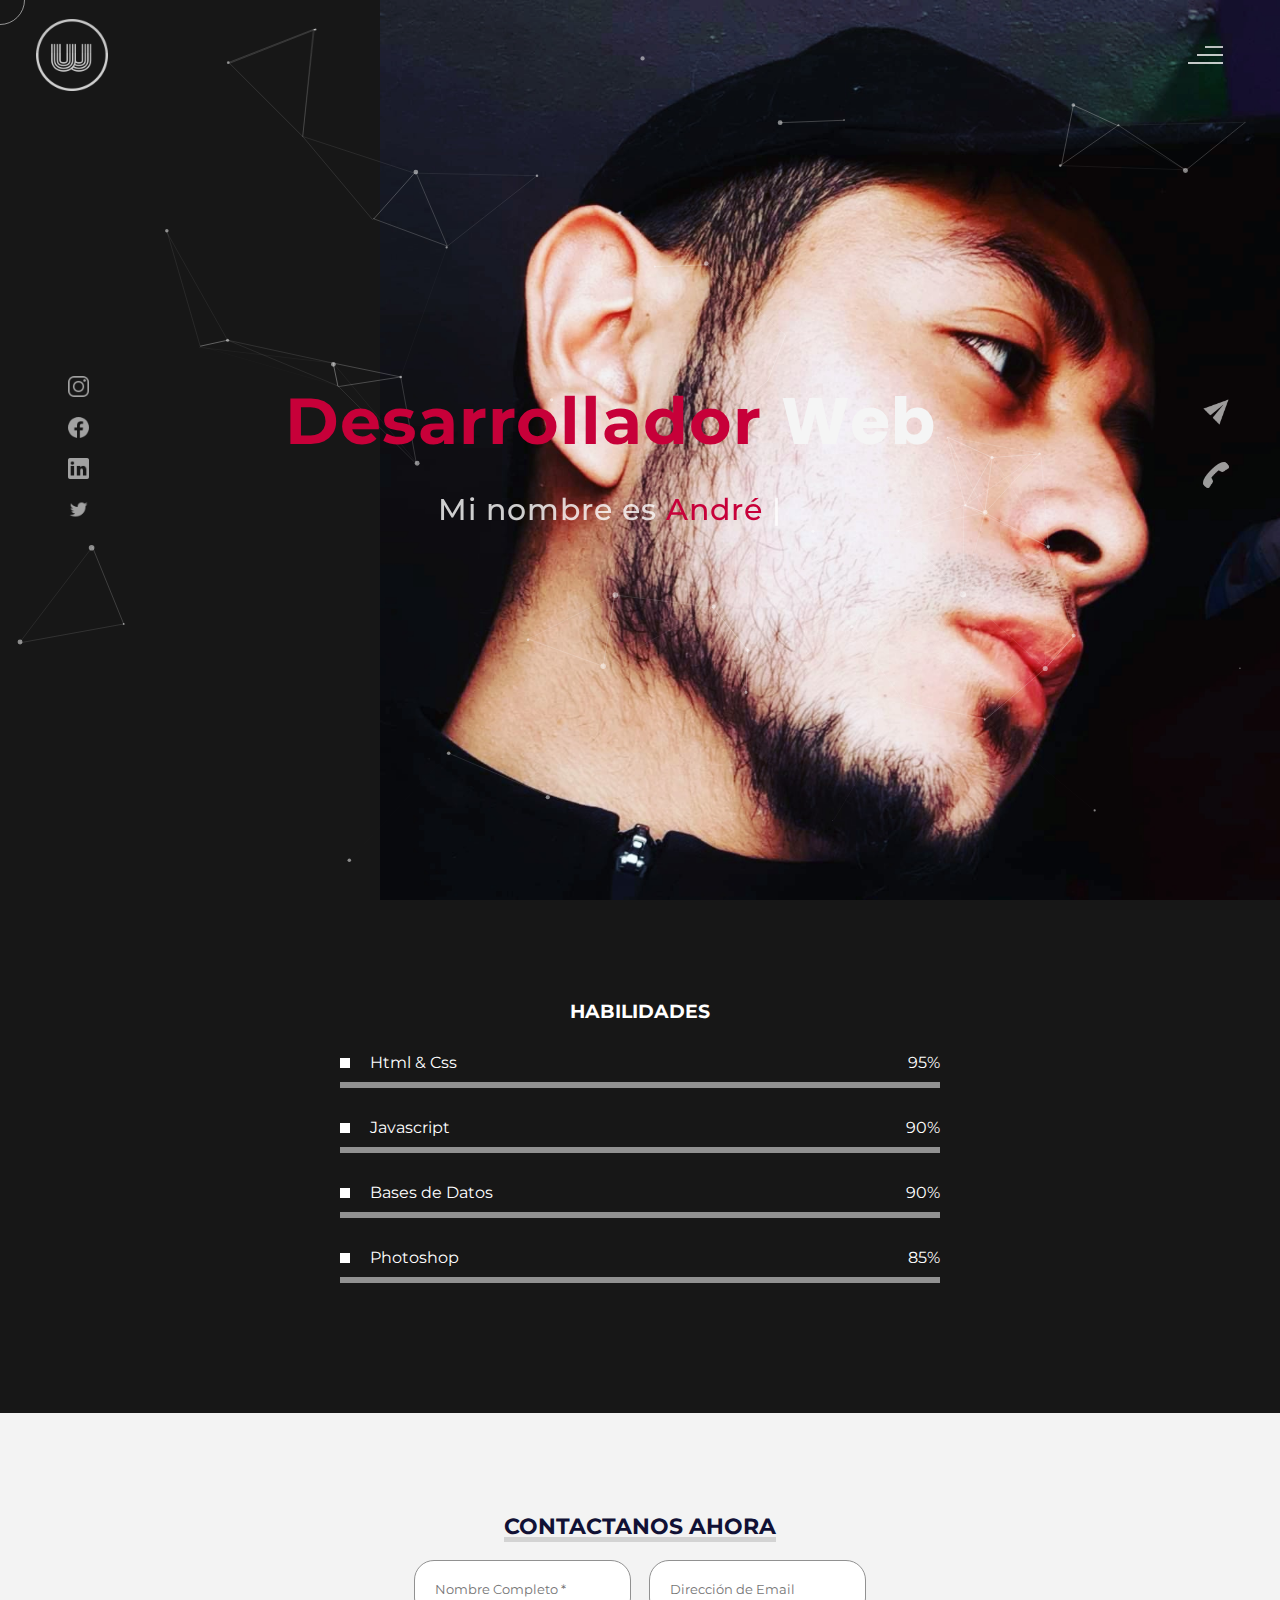
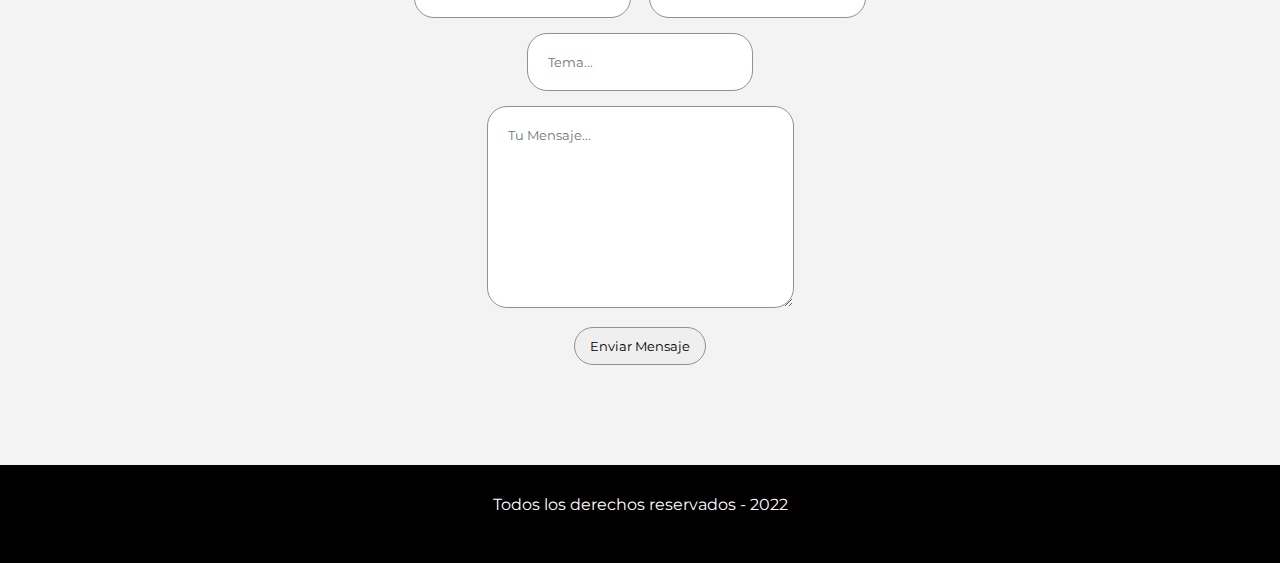
==== commit 3c8cea6e: "Interfaz" ====
--- a/index.html
+++ b/index.html
@@ -8,66 +8,367 @@
     <link rel="stylesheet" href="https://cdnjs.cloudflare.com/ajax/libs/font-awesome/6.1.1/css/all.min.css" integrity="sha512-KfkfwYDsLkIlwQp6LFnl8zNdLGxu9YAA1QvwINks4PhcElQSvqcyVLLD9aMhXd13uQjoXtEKNosOWaZqXgel0g==" crossorigin="anonymous" referrerpolicy="no-referrer"
     />
     <link rel="stylesheet" href="estilo.css">
+
+
+<!--------DASHBOARD----------------------------------------------------- -->
+<meta charset="UTF-8">
+<meta name="viewport" content="width=device-width, initial-scale=1.0">
+<meta name="description" content="Willy Wonkas - Personal Portfolio Website Template" />
+<meta name="keywords" content="blog, business card, creative, creative portfolio, cv theme, online resume, personal, portfolio, professional cv, responsive portfolio, resume, resume theme, vcard" />
+<meta name="author" content="willy wonka" />
+<title>Willy Wonkas - Personal Portfolio Website Template</title>
+<!--favicon-img--> 
+<link rel="icon" type="image/png" href="images/favicon.png">
+<!--favicon-img-->
+<!--main css file should not be removed -->
+<link rel="stylesheet" href="css/index.css">
+<!--main css file-->
+<script src="https://cdnjs.cloudflare.com/ajax/libs/gsap/3.2.6/gsap.min.js"></script>
+
     <title>My Profile</title>
 </head>
 
 <body>
-    <!-- SECCION I N I C I O -->
     <section id="inicio">
-        <div class="contenido">
-            <header>
-                <div class="contenido-header">
-                    
-                    <nav id="nav" class="">
-                        <ul id="links">
-                            <li><a href="#inicio" class="seleccionado" onclick="seleccionar(this)">INICIO</a></li>
-                            <li><a href="#sobremi" onclick="seleccionar(this)">SOBRE MI</a></li>
-                            <li><a href="#servicios" onclick="seleccionar(this)">SERVICIOS</a></li>
-                            <li><a href="#portfolio" onclick="seleccionar(this)">PORTFOLIO</a></li>
-                            <li><a href="#contacto" onclick="seleccionar(this)">CONTACTO</a></li>
-                        </ul>
-                    </nav>
-
-                    <!-- Icono del menu responsive -->
-                    <div id="icono-nav" onclick="responsiveMenu()">
-                        <i class="fa-solid fa-bars"></i>
-                    </div>
-
-
-                    <div class="redes">
-                        <a href="https://discord.com/invite/Zain#1347"><i class="fa-brands fa-discord"></i></a>
-                        <a href="https://github.com/Andresfl12350"><i class="fa-brands fa-github"></i></a>
-                        <a href="https://www.linkedin.com/in/andresfl/"><i class="fa-brands fa-linkedin"></i></a>
-                        <a href="https://www.twitch.tv/Zain_ttv_"><i class="fa-brands fa-twitch"></i></a>
-                        <a href="https://www.facebook.com/profile.php?id=100064119936500"><i class="fa-brands fa-facebook"></i></a>
-                        <a href="https://www.instagram.com/fl_andres_garcia/"><i class="fa-brands fa-instagram-square"></i></a>
-                    </div>
-                </div>
-            </header>
-            <div class="presentacion">
-                <p class="bienvenida">Bienvenidos</p>
-                <h2>Soy <span>Andrés García</span>, Desarrollador Web</h2>
-                <p class="descripcion">✅ Fronted Developer | HTML, CSS, JavaSript, TypeScript. ✅ Estudiante auto motivado con pasión por el aprendizaje y el crecimiento.</p>
-                <a href="#portfolio">Ir a Portafolio</a>
-            </div>
-            
-        </div>
-    </section>
-
-    <!-- SECCION S O B R E M I -->
-    <section id="sobremi">
-        <div class="contenedor-foto">
-            <img src="img/1.jpeg" alt="">
-        </div>
-        <div class="sobremi">
-            <p class="titulo-seccion">Sobre Mi</p>
-            <h2>Hola, Soy <span>Andrés García</span> </h2>
-            <h3>Desarrollador Web</h3>
-            <p>✅ Fronted Developer | HTML, CSS, JavaSript, TypeScript. ✅ Estudiante auto motivado con pasión por el aprendizaje y el crecimiento.</p>
-            
-            <a href="https://utaedu-my.sharepoint.com/:b:/g/personal/agarcia0282_uta_edu_ec/ETNXi6KgfEZJskJNtc0NvvYB8ol0-_3i6Bae3tQN5vgKMw?e=x3c76B">Descargar CV</a>
-        </div>
-    </section>
+        <!--contains all the div-->
+        <div id="all">
+            <!--mouse  follower-->
+                <div class="cursor"></div>
+            <!--mouse  follower-->
+            <!--loader-->
+                <div id="loader">
+                    <span class="color">Arlo</span>Brown 
+                </div>
+            <!--loader-end-->
+            <!--link-screen-->
+                <div id="breaker">
+                </div>
+                <div id="breaker-two">
+                </div>
+            <!--link-screen-->
+                <!--Main-Section-->
+                <!--Navigator-fullscreen-->
+                <div id="navigation-content">
+                    <div class="logo">
+                        <img src="images/willy wonka logo.png" alt="logo">
+                    </div>
+                    <div class="navigation-close">
+                        <span class="close-first"></span>
+                        <span class="close-second"></span>
+                    </div>
+                    <div class="navigation-links">
+                        <a href="#" data-text="HOME" id="home-link" >HOME</a>
+                        <a href="perfil.html" data-text="ABOUT" id="home-link">SOBRE MI</a>
+                        <a href="conocimientos.html" data-text="BLOG" id="blog-link" >CONOCIMIENTOS</a>
+                        <a href="#" data-text="PORTFOLIO" id="portfolio-link" >PORTAFOLIO</a>
+                        <a href="#" data-text="CONTACT" id="contact-link" >CONTACT</a>
+                    </div>
+                </div>
+                <!--Navigator-Fullscreen END-->
+                  <!--Home Page-->
+                <!--Menubar-->
+                <div id="navigation-bar">
+                    <img src="images/willy wonka logo.png" alt="logo">
+                    <div class="menubar">
+                        <span class="first-span"></span>
+                        <span class="second-span"></span>
+                        <span class="third-span"></span>
+                    </div>
+                </div>
+                <!--Menubar End-->
+                  <!--Header-->
+                <div id="header">
+                    <div id="particles"></div>
+                      <!--Social Media Links-->
+                    <div class="social-media-links">
+                       <a href="#"><img src="images/instagram logo.png" class="social-media" alt="instagram-logo"></a><!--Your instagram homepage link inser in place of "#"-->
+                        <a href="#"><img src="images/facebook logo.png" class="social-media" alt="facebook-logo"></a>
+                        <a href="#"><img src="images/linkedin logo.png" class="social-media" alt="linkedin-logo"></a>
+                        <a href="#"><img src="images/twitter logo.png" class="social-media" alt="twitter-logo"></a>
+        
+                    </div>
+                    <!--Social Media Links end-->
+                    <div class="header-content">
+                        <div class="header-content-box">
+                        <div class="firstline"><span class="color">Desarrollador </span>Web</div>
+                        <div class="secondline">
+                        Mi nombre es
+                    <span class="txt-rotate color" data-period="1200"data-rotate='[ " Andrés García" ]'></span>
+                    <span class="slash">|</span>
+                </div>
+                            <div class="contact">
+                        <a href="Mailto:#"><img src="images/mail.png" alt="email-pic" class="contactpic"></a><!--Your email Id write in place of "#"-->
+                        <a href="Tel:#"><img src="images/call.png" alt="phone-pic" class="contactpic"></a><!--Your telephone number Id write in place of "#"-->
+                            </div>    
+                    </div>
+                    </div>
+                    <!--header image-->
+                    <div class="header-image">
+                    <img src="img/1.jpeg" alt="logo">
+                    </div>
+                    <!--header image end-->
+                </div>
+                   <!--Header End-->
+                <!--HomePage End-->
+                <!--Main-Section End-->
+                <!--about-->
+                <div id="about">
+                    <div class="contenedor-foto">
+                        <img src="img/1.jpeg" alt="">
+                    </div>
+                    <div class="sobremi">
+                        <p class="titulo-seccion">Sobre Mi</p>
+                        <h2>Hola, Soy <span>Andrés García</span> </h2>
+                        <h3>Desarrollador Web</h3>
+                        <p>✅ Fronted Developer | HTML, CSS, JavaSript, TypeScript. ✅ Estudiante auto motivado con pasión por el aprendizaje y el crecimiento.</p>
+                        
+                        <a href="https://utaedu-my.sharepoint.com/:b:/g/personal/agarcia0282_uta_edu_ec/ETNXi6KgfEZJskJNtc0NvvYB8ol0-_3i6Bae3tQN5vgKMw?e=x3c76B">Descargar CV</a>
+                    </div>
+
+                </div>
+
+                <!-- SECCION S O B R E M I -->
+                <!--about end-->
+                <!--portfolio-->
+                
+               <!--copyright-section-->
+                     </div>
+                <!--portfolio end-->
+                <!--blog-->
+                <div id="blog">
+                    <div class="color-changer">
+                        <div class="color-panel">
+                            <img src="images/gear.png" alt="">
+                        </div>
+                        <div class="color-selector">
+                            <div class="heading">Custom Colors</div>
+                            <div class="colors">
+                                <ul >
+                                <li>
+                                    <a href="#0" class="color-red " title="color-red"></a>
+                                </li>
+                                <li>
+                                    <a href="#0" class="color-purple" title="color-purple"></a>
+                                </li>
+                                <li>
+                                    <a href="#0" class="color-malt" title="color-malt"></a>
+                                </li>
+                                <li>
+                                    <a href="#0" class="color-green" title="color-green"></a>
+                                </li>
+                                <li>
+                                    <a href="#0" class="color-blue" title="color-blue"></a>
+                                </li>
+                                <li>
+                                    <a href="#0" class="color-orange" title="color-orange"></a>
+                                </li>
+                                </ul>
+                            </div>
+                        </div>
+                        </div>
+                <div class="blog-header"> Blogs</span>
+                    <span class ="header-caption"> My Latest <span class="color"> blog posts.</span></span></div>
+                    <div class="blog-content">
+                         <div class="blogs">
+                             <a href="#">
+                             <div class="img">
+                                <img src="images/post-one.jpg" alt="blog-one">
+                                <div class="blog-date">8 May,20</div>
+                             </div>
+                             <div class="blog-text">
+                                 <h3>Harleys In Hawaai</h3>
+                                 <p>Lorem ipsum dolor sit amet consectetur adipisicing elit. Possimus alias dolore recusandae illum, corrupti quo 
+                                     veniam saepe aliquid! Quis voluptates ratione consequuntur vel, perferendis cum provident? Magnam fugiat voluptas
+                                      libero.</p>
+                             </div></a>
+                         </div>      
+                         <div class="blogs">
+                            <a href="#">
+                            <div class="img">
+                                <img src="images/post-two.jpg" alt="blog-two">
+                                <div class="blog-date">16 Jan,20</div>
+                            </div>
+                            <div class="blog-text">
+                                <h3>Key To Be Productive</h3>
+                                <p>Lorem ipsum dolor, sit amet consectetur adipisicing elit. Incidunt maiores, 
+                                    recusandae cupiditate ducimus a non tempora, architecto obcaecati eaque ipsum assumenda harum dolorum iusto tenetur
+                                     eius eligendi dolor magnam sit!</p>
+                            </div></a>
+                        </div>      
+                        <div class="blogs">
+                            <a href="#">
+                            <div class="img">
+                                <img src="images/post-three.jpg" alt="blog-three">
+                                <div class="blog-date">30 Nov,19</div>
+                            </div>
+                            <div class="blog-text">
+                                <h3>Caffeine Addict</h3>
+                                <p>Lorem ipsum, dolor sit amet consectetur adipisicing elit. Nemo nostrum impedit 
+                                    ipsam perspiciatis ratione sapiente quasi optio reprehenderit, labore consequuntur suscipit cum quas.
+                                     Officiis dolorem asperiores, ut necessitatibus quas doloremque?</p>
+                            </div></a>
+                        </div>
+                        <div class="blogs">
+                            <a href="#">
+                            <div class="img">
+                                <img src="images/post-four.jpg" alt="blog-four">
+                                <div class="blog-date">6 Jul,19</div>
+                            </div>
+                            <div class="blog-text">
+                                <h3>Web Development</h3>
+                                <p>Lorem ipsum dolor sit amet consectetur adipisicing elit. Dolorem, veniam ratione quam vitae,
+                                     quibusdam explicabo rem debitis velit ipsa repellat, impedit nulla fuga? Amet corporis praesentium quae.
+                                      Sed, quibusdam necessitatibus.</p>
+                            </div></a>
+                        </div>  
+                        <div class="blogs">
+                            <a href="#">
+                            <div class="img">
+                                <img src="images/post-five.jpg" alt="blog-five">
+                                <div class="blog-date">1 Jun,19</div>
+                            </div>
+                            <div class="blog-text">
+                                <h3>Work From Home</h3>
+                                <p>Lorem ipsum dolor sit amet consectetur adipisicing elit. Fuga sunt eum necessitatibus rem 
+                                    dignissimos nulla mollitia cumque, provident officiis non vitae? Animi aut doloremque illum, soluta hic minus 
+                                    sint explicabo..</p>
+                            </div></a>
+                        </div>  
+                        <div class="blogs">
+                            <a href="#">
+                            <div class="img">
+                                <img src="images/post-six.jpg" alt="blog-six">
+                                <div class="blog-date">28 Feb,19</div>
+                            </div>
+                            <div class="blog-text">
+                                <h3>Business Trip</h3>
+                                <p>Lorem ipsum dolor sit amet consectetur adipisicing elit. Explicabo tempora dolorum fuga ratione, unde, 
+                                    ex quaerat iste numquam nemo nihil nobis rem sint quia recusandae dignissimos quos ut rerum nam.</p>
+                            </div></a>
+                        </div>        
+                    </div>
+                       <!--copyright-section You Can Remove After Downloading-->
+                       <div class="footer">
+                        <div class="footer-text">
+                            <img src="./images/copyright.png" alt="copyright-img" class="images" height="14px"> Willy Wonkas
+                        </div>
+                       </div>
+               <!--copyright-section-->
+                </div>
+                <!--blog end-->
+                <!--contact-->
+             <div id="contact">
+                <div class="color-changer">
+                    <div class="color-panel">
+                        <img src="images/gear.png" alt="">
+                    </div>
+                    <div class="color-selector">
+                        <div class="heading">Custom Colors</div>
+                        <div class="colors">
+                            <ul >
+                            <li>
+                                <a href="#0" class="color-red " title="color-red"></a>
+                            </li>
+                            <li>
+                                <a href="#0" class="color-purple" title="color-purple"></a>
+                            </li>
+                            <li>
+                                <a href="#0" class="color-malt" title="color-malt"></a>
+                            </li>
+                            <li>
+                                <a href="#0" class="color-green" title="color-green"></a>
+                            </li>
+                            <li>
+                                <a href="#0" class="color-blue" title="color-blue"></a>
+                            </li>
+                            <li>
+                                <a href="#0" class="color-orange" title="color-orange"></a>
+                            </li>
+                            </ul>
+                        </div>
+                    </div>
+                    </div>
+                 <div class="contact-header">Contact <span class="color"> Me</span>
+                <div class="contact-header-caption"> <span class="color"> Get</span> In Touch.</div></div>
+                <div class="contact-content">
+                    <!--Contact form-->
+                     <div class="contact-form">
+                         <div class="form-header">
+                             Message Me
+                         </div>
+                         <form id="myForm" action="#">
+                            <div class="input-line">
+                                <input  id="name" type="text" placeholder="Name" class="input-name">
+                                <input id="email" type="email" placeholder="Email"  class="input-name">
+                            </div>
+                            <input type="text" id="subject" placeholder="subject" class="input-subject">
+                            <textarea id ="body" class="input-textarea" placeholder="message"></textarea>
+                            <button type="button" id ="submit" value="send">Submit</button>
+                         </form>
+                       
+                     </div>
+                    <!--Contact form-->
+                    <!--Contact information-->
+                     <div class="contact-info">
+                        <div class="contact-info-header">
+                            Contact Info
+                        </div>
+                        <div class="contact-info-content">
+                        <div class="contect-info-content-line">
+                            <img src="./images/icon-name.png" class="icon" alt="name-icon">
+                            <div class="contact-info-icon-text">
+                                <h6>Name</h6>
+                                <p>Arlo Brown</p>
+                          </div>
+                        </div>
+                        <div class="contect-info-content-line">
+                          <img src="./images/icon-location.png" class="icon" alt="location-icon">
+                          <div class="contact-info-icon-text">
+                              <h6>Location</h6>
+                              <p>New York, USA</p>
+                        </div>
+                      </div>
+                      <div class="contect-info-content-line">
+                          <img src="./images/icon-phone.png" class="icon" alt="phone-icon">
+                          <div class="contact-info-icon-text">
+                              <h6>Call</h6>
+                              <p>+9865376531</p>
+                        </div>
+                      </div>
+                      
+                      <div class="contect-info-content-line">
+                          <img src="./images/icon-email.png" class="icon" alt="email-icon">
+                          <div class="contact-info-icon-text">
+                              <h6>Email</h6>
+                              <p>Info@example.com</p>
+                        </div>
+                      </div>
+                        </div>
+                    <!--Contact information end-->
+                   </div>
+                </div>
+                            <!--copyright-section You Can Remove After Downloading-->
+                            <div class="footer">
+                                <div class="footer-text">
+                                    <img src="./images/copyright.png" alt="copyright-img" class="images" height="14px"> Willy Wonkas
+                                </div>
+                               </div>
+                       <!--copyright-section-->
+             </div>
+                <!--contact end-->
+            </div>
+            <!--all the divisions-->
+            <script src="js/jquery.min.js"></script>
+            <script src="js/particles.js"></script>
+            <script src="js/particles.min.js"></script>
+            <script src="js/index.js"></script>
+            <!--particles script-->
+            <script>
+          particlesJS("particles", {"particles":{"number":{"value":40,"density":{"enable":true,"value_area":800}},"color":{"value":"#ffffff"},"shape":{"type":"circle","stroke":{"width":0,"color":"#000000"},"polygon":{"nb_sides":5},"image":{"src":"img/github.svg","width":100,"height":100}},"opacity":{"value":0.5,"random":false,"anim":{"enable":false,"speed":1,"opacity_min":0.1,"sync":false}},"size":{"value":3,"random":true,"anim":{"enable":false,"speed":40,"size_min":0.1,"sync":false}},"line_linked":{"enable":true,"distance":150,"color":"#ffffff","opacity":0.4,"width":1},"move":{"enable":true,"speed":6,"direction":"none","random":false,"straight":false,"out_mode":"out","bounce":false,"attract":{"enable":false,"rotateX":600,"rotateY":1200}}},"interactivity":{"detect_on":"canvas","events":{"onhover":{"enable":true,"mode":"repulse"},"onclick":{"enable":true,"mode":"push"},"resize":true},"modes":{"grab":{"distance":400,"line_linked":{"opacity":1}},"bubble":{"distance":400,"size":40,"duration":2,"opacity":8,"speed":3},"repulse":{"distance":200,"duration":0.4},"push":{"particles_nb":4},"remove":{"particles_nb":2}}},"retina_detect":true});
+            </script>
+
+</section>
+
 
     <!-- SECCION S E R V I C I O S -->
     
--- a/estilo.css
+++ b/estilo.css
@@ -208,6 +208,22 @@
         }
         
         #sobremi .sobremi a:hover {
+            background-color: #ff5080;
+            color: #fff;
+        }
+
+        #portfolio .portfolio a {
+            display: inline-block;
+            text-decoration: none;
+            color: #000;
+            border-radius: 30px;
+            border: 1px solid #000;
+            padding: 10px 20px;
+            margin-top: 30px;
+            transition: .5s;
+        }
+        
+        #portfolio .portfolio a:hover {
             background-color: #ff5080;
             color: #fff;
         }
@@ -585,6 +601,27 @@
                 font-size: 25px;
                 text-align: center;
             }
+            
+            /* CSS PORTAFOLIO */
+            #portfolio {
+                padding: 50px 0;
+                display: block;
+            }
+            #portfolio .contenedor-foto {
+                max-width: 200px;
+                margin: auto;
+            }
+            #portfolio .contenedor-foto img {
+                padding: 8px;
+            }
+            #portfolio .portfolio .titulo-seccion {
+                text-align: center;
+            }
+            #portfolio .portafolio h2 {
+                font-size: 25px;
+                text-align: center;
+            }
+
             /* seccion MIS SERVICIOS */
             #servicios {
                 padding: 50px 15px;
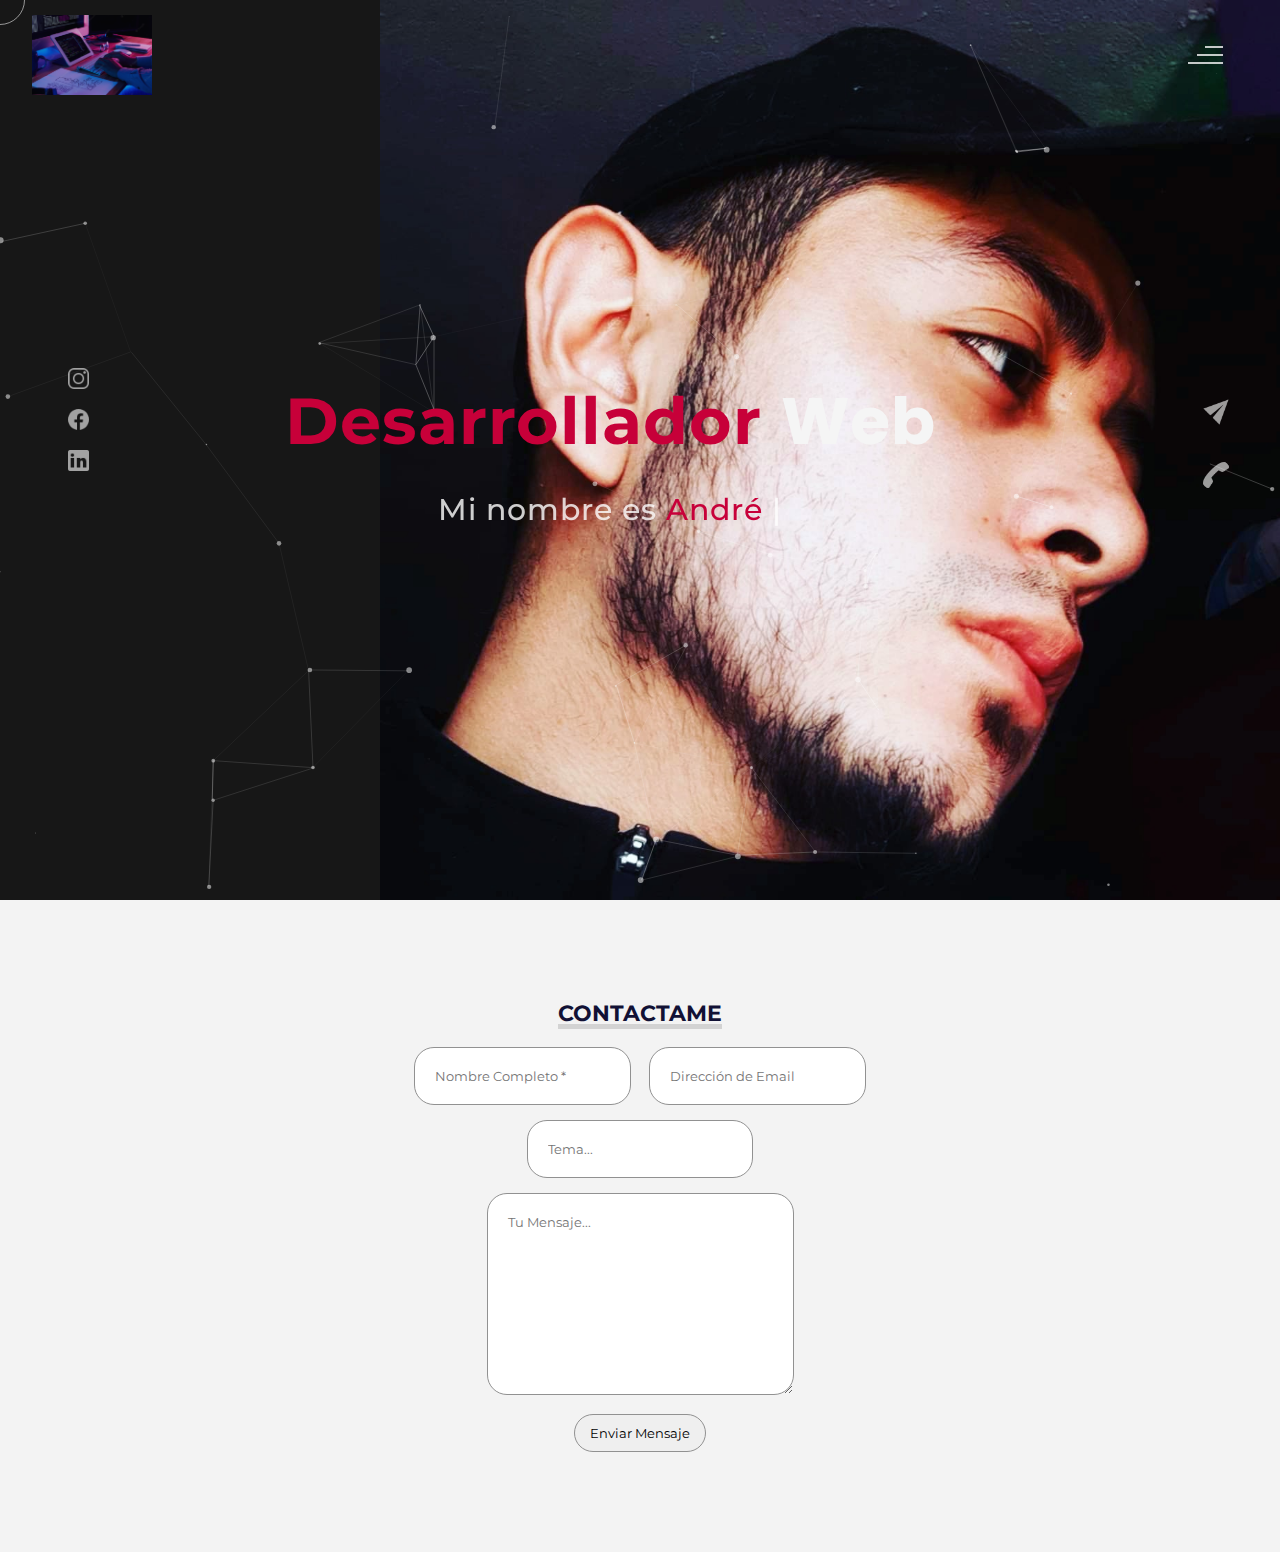
==== commit b5d06911: "cambios index" ====
--- a/index.html
+++ b/index.html
@@ -5,25 +5,22 @@
     <meta charset="UTF-8">
     <meta http-equiv="X-UA-Compatible" content="IE=edge">
     <meta name="viewport" content="width=device-width, initial-scale=1.0 user-scalable=no">
-    <link rel="stylesheet" href="https://cdnjs.cloudflare.com/ajax/libs/font-awesome/6.1.1/css/all.min.css" integrity="sha512-KfkfwYDsLkIlwQp6LFnl8zNdLGxu9YAA1QvwINks4PhcElQSvqcyVLLD9aMhXd13uQjoXtEKNosOWaZqXgel0g==" crossorigin="anonymous" referrerpolicy="no-referrer"
-    />
+    <link rel="stylesheet" href="https://cdnjs.cloudflare.com/ajax/libs/font-awesome/6.1.1/css/all.min.css"
+        integrity="sha512-KfkfwYDsLkIlwQp6LFnl8zNdLGxu9YAA1QvwINks4PhcElQSvqcyVLLD9aMhXd13uQjoXtEKNosOWaZqXgel0g=="
+        crossorigin="anonymous" referrerpolicy="no-referrer" />
     <link rel="stylesheet" href="estilo.css">
 
-
-<!--------DASHBOARD----------------------------------------------------- -->
-<meta charset="UTF-8">
-<meta name="viewport" content="width=device-width, initial-scale=1.0">
-<meta name="description" content="Willy Wonkas - Personal Portfolio Website Template" />
-<meta name="keywords" content="blog, business card, creative, creative portfolio, cv theme, online resume, personal, portfolio, professional cv, responsive portfolio, resume, resume theme, vcard" />
-<meta name="author" content="willy wonka" />
-<title>Willy Wonkas - Personal Portfolio Website Template</title>
-<!--favicon-img--> 
-<link rel="icon" type="image/png" href="images/favicon.png">
-<!--favicon-img-->
-<!--main css file should not be removed -->
-<link rel="stylesheet" href="css/index.css">
-<!--main css file-->
-<script src="https://cdnjs.cloudflare.com/ajax/libs/gsap/3.2.6/gsap.min.js"></script>
+    <!--------DASHBOARD----------------------------------------------------- -->
+    <meta charset="UTF-8">
+    <meta name="viewport" content="width=device-width, initial-scale=1.0">
+  
+    <meta name="keywords"
+        content="blog, business card, creative, creative portfolio, cv theme, online resume, personal, portfolio, professional cv, responsive portfolio, resume, resume theme, vcard" />
+    <meta name="author" content="willy wonka" />
+    <title>Andrés García </title>
+    <link rel="icon" type="image/png" href="images/1.webp">
+    <link rel="stylesheet" href="css/index.css">
+    <script src="https://cdnjs.cloudflare.com/ajax/libs/gsap/3.2.6/gsap.min.js"></script>
 
     <title>My Profile</title>
 </head>
@@ -32,555 +29,98 @@
     <section id="inicio">
         <!--contains all the div-->
         <div id="all">
-            <!--mouse  follower-->
-                <div class="cursor"></div>
-            <!--mouse  follower-->
-            <!--loader-->
-                <div id="loader">
-                    <span class="color">Arlo</span>Brown 
+            
+            <div class="cursor"></div>
+            
+            <div id="loader">
+                <span class="color">Mi</span>Perfil
+            </div>
+            
+           
+            <div id="navigation-content">
+                <div class="logo">
+                    <img src="images/1.webp" alt="logo">
                 </div>
-            <!--loader-end-->
-            <!--link-screen-->
-                <div id="breaker">
+                <div class="navigation-close">
+                    <span class="close-first"></span>
+                    <span class="close-second"></span>
                 </div>
-                <div id="breaker-two">
-                </div>
-            <!--link-screen-->
-                <!--Main-Section-->
-                <!--Navigator-fullscreen-->
-                <div id="navigation-content">
-                    <div class="logo">
-                        <img src="images/willy wonka logo.png" alt="logo">
-                    </div>
-                    <div class="navigation-close">
-                        <span class="close-first"></span>
-                        <span class="close-second"></span>
-                    </div>
-                    <div class="navigation-links">
-                        <a href="#" data-text="HOME" id="home-link" >HOME</a>
-                        <a href="perfil.html" data-text="ABOUT" id="home-link">SOBRE MI</a>
-                        <a href="conocimientos.html" data-text="BLOG" id="blog-link" >CONOCIMIENTOS</a>
-                        <a href="#" data-text="PORTFOLIO" id="portfolio-link" >PORTAFOLIO</a>
-                        <a href="#" data-text="CONTACT" id="contact-link" >CONTACT</a>
-                    </div>
-                </div>
-                <!--Navigator-Fullscreen END-->
-                  <!--Home Page-->
-                <!--Menubar-->
-                <div id="navigation-bar">
-                    <img src="images/willy wonka logo.png" alt="logo">
-                    <div class="menubar">
-                        <span class="first-span"></span>
-                        <span class="second-span"></span>
-                        <span class="third-span"></span>
-                    </div>
-                </div>
-                <!--Menubar End-->
-                  <!--Header-->
-                <div id="header">
-                    <div id="particles"></div>
-                      <!--Social Media Links-->
-                    <div class="social-media-links">
-                       <a href="#"><img src="images/instagram logo.png" class="social-media" alt="instagram-logo"></a><!--Your instagram homepage link inser in place of "#"-->
-                        <a href="#"><img src="images/facebook logo.png" class="social-media" alt="facebook-logo"></a>
-                        <a href="#"><img src="images/linkedin logo.png" class="social-media" alt="linkedin-logo"></a>
-                        <a href="#"><img src="images/twitter logo.png" class="social-media" alt="twitter-logo"></a>
-        
-                    </div>
-                    <!--Social Media Links end-->
-                    <div class="header-content">
-                        <div class="header-content-box">
-                        <div class="firstline"><span class="color">Desarrollador </span>Web</div>
-                        <div class="secondline">
-                        Mi nombre es
-                    <span class="txt-rotate color" data-period="1200"data-rotate='[ " Andrés García" ]'></span>
-                    <span class="slash">|</span>
-                </div>
-                            <div class="contact">
-                        <a href="Mailto:#"><img src="images/mail.png" alt="email-pic" class="contactpic"></a><!--Your email Id write in place of "#"-->
-                        <a href="Tel:#"><img src="images/call.png" alt="phone-pic" class="contactpic"></a><!--Your telephone number Id write in place of "#"-->
-                            </div>    
-                    </div>
-                    </div>
-                    <!--header image-->
-                    <div class="header-image">
-                    <img src="img/1.jpeg" alt="logo">
-                    </div>
-                    <!--header image end-->
-                </div>
-                   <!--Header End-->
-                <!--HomePage End-->
-                <!--Main-Section End-->
-                <!--about-->
-                <div id="about">
-                    <div class="contenedor-foto">
-                        <img src="img/1.jpeg" alt="">
-                    </div>
-                    <div class="sobremi">
-                        <p class="titulo-seccion">Sobre Mi</p>
-                        <h2>Hola, Soy <span>Andrés García</span> </h2>
-                        <h3>Desarrollador Web</h3>
-                        <p>✅ Fronted Developer | HTML, CSS, JavaSript, TypeScript. ✅ Estudiante auto motivado con pasión por el aprendizaje y el crecimiento.</p>
-                        
-                        <a href="https://utaedu-my.sharepoint.com/:b:/g/personal/agarcia0282_uta_edu_ec/ETNXi6KgfEZJskJNtc0NvvYB8ol0-_3i6Bae3tQN5vgKMw?e=x3c76B">Descargar CV</a>
-                    </div>
-
-                </div>
-
-                <!-- SECCION S O B R E M I -->
-                <!--about end-->
-                <!--portfolio-->
-                
-               <!--copyright-section-->
-                     </div>
-                <!--portfolio end-->
-                <!--blog-->
-                <div id="blog">
-                    <div class="color-changer">
-                        <div class="color-panel">
-                            <img src="images/gear.png" alt="">
-                        </div>
-                        <div class="color-selector">
-                            <div class="heading">Custom Colors</div>
-                            <div class="colors">
-                                <ul >
-                                <li>
-                                    <a href="#0" class="color-red " title="color-red"></a>
-                                </li>
-                                <li>
-                                    <a href="#0" class="color-purple" title="color-purple"></a>
-                                </li>
-                                <li>
-                                    <a href="#0" class="color-malt" title="color-malt"></a>
-                                </li>
-                                <li>
-                                    <a href="#0" class="color-green" title="color-green"></a>
-                                </li>
-                                <li>
-                                    <a href="#0" class="color-blue" title="color-blue"></a>
-                                </li>
-                                <li>
-                                    <a href="#0" class="color-orange" title="color-orange"></a>
-                                </li>
-                                </ul>
-                            </div>
-                        </div>
-                        </div>
-                <div class="blog-header"> Blogs</span>
-                    <span class ="header-caption"> My Latest <span class="color"> blog posts.</span></span></div>
-                    <div class="blog-content">
-                         <div class="blogs">
-                             <a href="#">
-                             <div class="img">
-                                <img src="images/post-one.jpg" alt="blog-one">
-                                <div class="blog-date">8 May,20</div>
-                             </div>
-                             <div class="blog-text">
-                                 <h3>Harleys In Hawaai</h3>
-                                 <p>Lorem ipsum dolor sit amet consectetur adipisicing elit. Possimus alias dolore recusandae illum, corrupti quo 
-                                     veniam saepe aliquid! Quis voluptates ratione consequuntur vel, perferendis cum provident? Magnam fugiat voluptas
-                                      libero.</p>
-                             </div></a>
-                         </div>      
-                         <div class="blogs">
-                            <a href="#">
-                            <div class="img">
-                                <img src="images/post-two.jpg" alt="blog-two">
-                                <div class="blog-date">16 Jan,20</div>
-                            </div>
-                            <div class="blog-text">
-                                <h3>Key To Be Productive</h3>
-                                <p>Lorem ipsum dolor, sit amet consectetur adipisicing elit. Incidunt maiores, 
-                                    recusandae cupiditate ducimus a non tempora, architecto obcaecati eaque ipsum assumenda harum dolorum iusto tenetur
-                                     eius eligendi dolor magnam sit!</p>
-                            </div></a>
-                        </div>      
-                        <div class="blogs">
-                            <a href="#">
-                            <div class="img">
-                                <img src="images/post-three.jpg" alt="blog-three">
-                                <div class="blog-date">30 Nov,19</div>
-                            </div>
-                            <div class="blog-text">
-                                <h3>Caffeine Addict</h3>
-                                <p>Lorem ipsum, dolor sit amet consectetur adipisicing elit. Nemo nostrum impedit 
-                                    ipsam perspiciatis ratione sapiente quasi optio reprehenderit, labore consequuntur suscipit cum quas.
-                                     Officiis dolorem asperiores, ut necessitatibus quas doloremque?</p>
-                            </div></a>
-                        </div>
-                        <div class="blogs">
-                            <a href="#">
-                            <div class="img">
-                                <img src="images/post-four.jpg" alt="blog-four">
-                                <div class="blog-date">6 Jul,19</div>
-                            </div>
-                            <div class="blog-text">
-                                <h3>Web Development</h3>
-                                <p>Lorem ipsum dolor sit amet consectetur adipisicing elit. Dolorem, veniam ratione quam vitae,
-                                     quibusdam explicabo rem debitis velit ipsa repellat, impedit nulla fuga? Amet corporis praesentium quae.
-                                      Sed, quibusdam necessitatibus.</p>
-                            </div></a>
-                        </div>  
-                        <div class="blogs">
-                            <a href="#">
-                            <div class="img">
-                                <img src="images/post-five.jpg" alt="blog-five">
-                                <div class="blog-date">1 Jun,19</div>
-                            </div>
-                            <div class="blog-text">
-                                <h3>Work From Home</h3>
-                                <p>Lorem ipsum dolor sit amet consectetur adipisicing elit. Fuga sunt eum necessitatibus rem 
-                                    dignissimos nulla mollitia cumque, provident officiis non vitae? Animi aut doloremque illum, soluta hic minus 
-                                    sint explicabo..</p>
-                            </div></a>
-                        </div>  
-                        <div class="blogs">
-                            <a href="#">
-                            <div class="img">
-                                <img src="images/post-six.jpg" alt="blog-six">
-                                <div class="blog-date">28 Feb,19</div>
-                            </div>
-                            <div class="blog-text">
-                                <h3>Business Trip</h3>
-                                <p>Lorem ipsum dolor sit amet consectetur adipisicing elit. Explicabo tempora dolorum fuga ratione, unde, 
-                                    ex quaerat iste numquam nemo nihil nobis rem sint quia recusandae dignissimos quos ut rerum nam.</p>
-                            </div></a>
-                        </div>        
-                    </div>
-                       <!--copyright-section You Can Remove After Downloading-->
-                       <div class="footer">
-                        <div class="footer-text">
-                            <img src="./images/copyright.png" alt="copyright-img" class="images" height="14px"> Willy Wonkas
-                        </div>
-                       </div>
-               <!--copyright-section-->
-                </div>
-                <!--blog end-->
-                <!--contact-->
-             <div id="contact">
-                <div class="color-changer">
-                    <div class="color-panel">
-                        <img src="images/gear.png" alt="">
-                    </div>
-                    <div class="color-selector">
-                        <div class="heading">Custom Colors</div>
-                        <div class="colors">
-                            <ul >
-                            <li>
-                                <a href="#0" class="color-red " title="color-red"></a>
-                            </li>
-                            <li>
-                                <a href="#0" class="color-purple" title="color-purple"></a>
-                            </li>
-                            <li>
-                                <a href="#0" class="color-malt" title="color-malt"></a>
-                            </li>
-                            <li>
-                                <a href="#0" class="color-green" title="color-green"></a>
-                            </li>
-                            <li>
-                                <a href="#0" class="color-blue" title="color-blue"></a>
-                            </li>
-                            <li>
-                                <a href="#0" class="color-orange" title="color-orange"></a>
-                            </li>
-                            </ul>
-                        </div>
-                    </div>
-                    </div>
-                 <div class="contact-header">Contact <span class="color"> Me</span>
-                <div class="contact-header-caption"> <span class="color"> Get</span> In Touch.</div></div>
-                <div class="contact-content">
-                    <!--Contact form-->
-                     <div class="contact-form">
-                         <div class="form-header">
-                             Message Me
-                         </div>
-                         <form id="myForm" action="#">
-                            <div class="input-line">
-                                <input  id="name" type="text" placeholder="Name" class="input-name">
-                                <input id="email" type="email" placeholder="Email"  class="input-name">
-                            </div>
-                            <input type="text" id="subject" placeholder="subject" class="input-subject">
-                            <textarea id ="body" class="input-textarea" placeholder="message"></textarea>
-                            <button type="button" id ="submit" value="send">Submit</button>
-                         </form>
-                       
-                     </div>
-                    <!--Contact form-->
-                    <!--Contact information-->
-                     <div class="contact-info">
-                        <div class="contact-info-header">
-                            Contact Info
-                        </div>
-                        <div class="contact-info-content">
-                        <div class="contect-info-content-line">
-                            <img src="./images/icon-name.png" class="icon" alt="name-icon">
-                            <div class="contact-info-icon-text">
-                                <h6>Name</h6>
-                                <p>Arlo Brown</p>
-                          </div>
-                        </div>
-                        <div class="contect-info-content-line">
-                          <img src="./images/icon-location.png" class="icon" alt="location-icon">
-                          <div class="contact-info-icon-text">
-                              <h6>Location</h6>
-                              <p>New York, USA</p>
-                        </div>
-                      </div>
-                      <div class="contect-info-content-line">
-                          <img src="./images/icon-phone.png" class="icon" alt="phone-icon">
-                          <div class="contact-info-icon-text">
-                              <h6>Call</h6>
-                              <p>+9865376531</p>
-                        </div>
-                      </div>
-                      
-                      <div class="contect-info-content-line">
-                          <img src="./images/icon-email.png" class="icon" alt="email-icon">
-                          <div class="contact-info-icon-text">
-                              <h6>Email</h6>
-                              <p>Info@example.com</p>
-                        </div>
-                      </div>
-                        </div>
-                    <!--Contact information end-->
-                   </div>
-                </div>
-                            <!--copyright-section You Can Remove After Downloading-->
-                            <div class="footer">
-                                <div class="footer-text">
-                                    <img src="./images/copyright.png" alt="copyright-img" class="images" height="14px"> Willy Wonkas
-                                </div>
-                               </div>
-                       <!--copyright-section-->
-             </div>
-                <!--contact end-->
-            </div>
-            <!--all the divisions-->
-            <script src="js/jquery.min.js"></script>
-            <script src="js/particles.js"></script>
-            <script src="js/particles.min.js"></script>
-            <script src="js/index.js"></script>
-            <!--particles script-->
-            <script>
-          particlesJS("particles", {"particles":{"number":{"value":40,"density":{"enable":true,"value_area":800}},"color":{"value":"#ffffff"},"shape":{"type":"circle","stroke":{"width":0,"color":"#000000"},"polygon":{"nb_sides":5},"image":{"src":"img/github.svg","width":100,"height":100}},"opacity":{"value":0.5,"random":false,"anim":{"enable":false,"speed":1,"opacity_min":0.1,"sync":false}},"size":{"value":3,"random":true,"anim":{"enable":false,"speed":40,"size_min":0.1,"sync":false}},"line_linked":{"enable":true,"distance":150,"color":"#ffffff","opacity":0.4,"width":1},"move":{"enable":true,"speed":6,"direction":"none","random":false,"straight":false,"out_mode":"out","bounce":false,"attract":{"enable":false,"rotateX":600,"rotateY":1200}}},"interactivity":{"detect_on":"canvas","events":{"onhover":{"enable":true,"mode":"repulse"},"onclick":{"enable":true,"mode":"push"},"resize":true},"modes":{"grab":{"distance":400,"line_linked":{"opacity":1}},"bubble":{"distance":400,"size":40,"duration":2,"opacity":8,"speed":3},"repulse":{"distance":200,"duration":0.4},"push":{"particles_nb":4},"remove":{"particles_nb":2}}},"retina_detect":true});
-            </script>
-
-</section>
-
-
-    <!-- SECCION S E R V I C I O S -->
-    
-    <section id="portfolio">
-        <h3 class="titulo-seccion">Mis Conocimientos</h3>
-        <div class="fila">
-            <div class="proyecto">
-                <div class="overlay"></div>
-                <img src="img/java1.png" alt="" >
-                <div class="info">
-                    <h4>Javascript</h4>
-                    <p>Nivel Intermedio</p>
+                <div class="navigation-links">
+                    
+                    <a href="#" data-text="PRINCIPAL" id="home-link">PRINCIPAL</a>
+                    <a href="perfil.html" data-text="SOBRE MI" id="home-link">SOBRE MI</a>
+                    <a href="conocimientos.html" data-text="CONOCIMIENTOS" id="home-link">CONOCIMIENTOS</a>
+                    <a href="habilidades.html" data-text="HABILIDADES" id="home-link">HABILIDADES</a>
+                    <a href="portafolio.html" data-text="PORTAFOLIO" id="home-link">PORTAFOLIO</a>
                 </div>
             </div>
-            <div class="proyecto">
-                <div class="overlay"></div>
-                <img src="img/html.png" alt="">
-                <div class="info">
-                    <h4>HTML:5</h4>
-                    <p>Diseño Web</p>
+            
+            <div id="navigation-bar">
+                <img src="images/1.webp" alt="logo">
+                <div class="menubar">
+                    <span class="first-span"></span>
+                    <span class="second-span"></span>
+                    <span class="third-span"></span>
                 </div>
             </div>
            
-        </div>
-        <div class="fila">
-            <div class="proyecto">
-                <div class="overlay"></div>
-                <img src="img/angular.png" alt="Image" >
-                <div class="info">
-                    <h4>Angular</h4>
-                    <p>Diseño Web</p>
+            <div id="header">
+                <div id="particles"></div>
+                
+                <div class="social-media-links">
+                    <a href="https://www.instagram.com/fl_andres_garcia/"><img src="images/instagram logo.png" class="social-media"
+                            alt="instagram-logo"></a>
+                    <a href="https://www.facebook.com/profile.php?id=100064119936500"><img src="images/facebook logo.png" class="social-media" alt="facebook-logo"></a>
+                    <a href="https://www.linkedin.com/in/andresfl/"><img src="images/linkedin logo.png" class="social-media" alt="linkedin-logo"></a>
+                    <br>
+                    <a href="https://github.com/Andresfl12350"><i class="fa-brands fa-github"></i></a>
+                    <br>
+                    <a href="https://www.facebook.com/profile.php?id=100064119936500"><i class="fa-brands fa-facebook"></i></a>
+                    <br>
+                    <a href="https://www.twitch.tv/Zain_ttv_"><i class="fa-brands fa-twitch"></i></a>
+
+                </div>
+              
+                <div class="header-content">
+                    <div class="header-content-box">
+                        <div class="firstline"><span class="color">Desarrollador </span>Web</div>
+                        <div class="secondline">
+                            Mi nombre es
+                            <span class="txt-rotate color" data-period="1200" data-rotate='[ " Andrés García" ]'></span>
+                            <span class="slash">|</span>
+                        </div>
+                        <div class="contact">
+                            <a href="Mailto:agarcia0282@uta.edu.ec"><img src="images/mail.png" alt="email-pic"
+                                    class="contactpic"></a>
+                            <a href="Tel:0983437910"><img src="images/call.png" alt="phone-pic"
+                                    class="contactpic"></a>
+                        </div>
+                    </div>
+                </div>
+             
+                <div class="header-image">
+                    <img src="img/1.jpeg" alt="logo">
                 </div>
             </div>
-            <div class="proyecto">
-                <div class="overlay"></div>
-                <img src="img/php3.jpg" alt="Image" >
-                <div class="info">
-                    <h4>PHP</h4>
-                    <p>Diseño Web</p>
-                </div>
-            </div>
+       
         </div>
-        <div class="fila">
-           
-            <div class="proyecto">
-                <div class="overlay"></div>
-                <img src="img/css.png" alt="">
-                <div class="info">
-                    <h4>CSS</h4>
-                    <p>Modelado</p>
-                </div>
-            </div>
-            <div class="proyecto">
-                <div class="overlay"></div>
-                <img src="img/android.png" alt="">
-                <div class="info">
-                    <h4>ANDROID STUDIO</h4>
-                    <p>Diseño Movil</p>
-                </div>
-            </div>
+  
         </div>
-      
-        <div class="fila">
-            <div class="proyecto">
-                <div class="overlay"></div>
-                <img src="img/bootstrap.png" alt="">
-                <div class="info">
-                    <h4>BootStrap</h4>
-                    <p>Diseño Web</p>
-                </div>
-            </div>
-            <div class="proyecto">
-                <div class="overlay"></div>
-                <img src="img/oracle.png" alt="">
-                <div class="info">
-                    <h4>ORACLE</h4>
-                    <p>Base de Datos</p>
-                </div>
-            </div>
+       
         </div>
+       
+        <script src="js/jquery.min.js"></script>
+        <script src="js/particles.js"></script>
+        <script src="js/particles.min.js"></script>
+        <script src="js/index.js"></script>
+       
+        <script>
+            particlesJS("particles", { "particles": { "number": { "value": 40, "density": { "enable": true, "value_area": 800 } }, "color": { "value": "#ffffff" }, "shape": { "type": "circle", "stroke": { "width": 0, "color": "#000000" }, "polygon": { "nb_sides": 5 }, "image": { "src": "img/github.svg", "width": 100, "height": 100 } }, "opacity": { "value": 0.5, "random": false, "anim": { "enable": false, "speed": 1, "opacity_min": 0.1, "sync": false } }, "size": { "value": 3, "random": true, "anim": { "enable": false, "speed": 40, "size_min": 0.1, "sync": false } }, "line_linked": { "enable": true, "distance": 150, "color": "#ffffff", "opacity": 0.4, "width": 1 }, "move": { "enable": true, "speed": 6, "direction": "none", "random": false, "straight": false, "out_mode": "out", "bounce": false, "attract": { "enable": false, "rotateX": 600, "rotateY": 1200 } } }, "interactivity": { "detect_on": "canvas", "events": { "onhover": { "enable": true, "mode": "repulse" }, "onclick": { "enable": true, "mode": "push" }, "resize": true }, "modes": { "grab": { "distance": 400, "line_linked": { "opacity": 1 } }, "bubble": { "distance": 400, "size": 40, "duration": 2, "opacity": 8, "speed": 3 }, "repulse": { "distance": 200, "duration": 0.4 }, "push": { "particles_nb": 4 }, "remove": { "particles_nb": 2 } } }, "retina_detect": true });
+        </script>
+
     </section>
-    <!-- SECCION H A B I L I D A D E S -->
-    <div class="contenedor-skills" id="skills">
-        <h3>HABILIDADES </h3>
-        <div class="skill">
-            <div class="info">
-                <p> <span class="lista"> </span>Html & Css</p>
-                <span class="porcentaje">95%</span>
-            </div>
-
-            <div class="barra">
-                <div class="" id="html"></div>
-            </div>
-        </div>
-        <div class="skill">
-            <div class="info">
-                <p> <span class="lista"> </span>Javascript</p>
-                <span class="porcentaje">90%</span>
-            </div>
-
-            <div class="barra">
-                <div class="" id="js"></div>
-            </div>
-        </div>
-        <div class="skill">
-            <div class="info">
-                <p> <span class="lista"> </span>Bases de Datos</p>
-                <span class="porcentaje">90%</span>
-            </div>
-
-            <div class="barra">
-                <div class="" id="bd"></div>
-            </div>
-        </div>
-        <div class="skill">
-            <div class="info">
-                <p> <span class="lista"> </span>Photoshop</p>
-                <span class="porcentaje">85%</span>
-            </div>
-
-            <div class="barra">
-                <div class="" id="ps"></div>
-            </div>
-        </div>
-    </div>
- <!------------------------------------------------------------------------------------------------------->
-    <!-- SECCION PORTAFOLIO -->
-    <section id="portfolio">
-        <h3 class="titulo-seccion">Mis Proyectos</h3>
-        <div class="fila">
-            <div class="proyecto">
-                <div class="overlay"></div>
-                <img src="img/proyecto1.jpg" alt="">
-                <div class="info">
-                    <h4>Descripcion Proyecto</h4>
-                    <p>Diseño Web</p>
-                </div>
-            </div>
-            <div class="proyecto">
-                <div class="overlay"></div>
-                <img src="img/proyecto2.jpg" alt="">
-                <div class="info">
-                    <h4>Descripcion Proyecto</h4>
-                    <p>Diseño Web</p>
-                </div>
-            </div>
-            <div class="proyecto">
-                <div class="overlay"></div>
-                <img src="img/proyecto3.jpg" alt="">
-                <div class="info">
-                    <h4>Descripcion Proyecto</h4>
-                    <p>Diseño Web</p>
-                </div>
-            </div>
-        </div>
-        <div class="fila">
-            <div class="proyecto">
-                <div class="overlay"></div>
-                <img src="img/proyecto4.jpg" alt="">
-                <div class="info">
-                    <h4>Descripcion Proyecto</h4>
-                    <p>Diseño Web</p>
-                </div>
-            </div>
-            <div class="proyecto">
-                <div class="overlay"></div>
-                <img src="img/proyecto5.jpg" alt="">
-                <div class="info">
-                    <h4>Descripcion Proyecto</h4>
-                    <p>Diseño Web</p>
-                </div>
-            </div>
-            <div class="proyecto">
-                <div class="overlay"></div>
-                <img src="img/proyecto6.jpg" alt="">
-                <div class="info">
-                    <h4>Descripcion Proyecto</h4>
-                    <p>Diseño Web</p>
-                </div>
-            </div>
-        </div>
-        <div class="fila">
-            <div class="proyecto">
-                <div class="overlay"></div>
-                <img src="img/proyecto7.jpg" alt="">
-                <div class="info">
-                    <h4>Descripcion Proyecto</h4>
-                    <p>Diseño Web</p>
-                </div>
-            </div>
-            <div class="proyecto">
-                <div class="overlay"></div>
-                <img src="img/proyecto8.jpg" alt="">
-                <div class="info">
-                    <h4>Descripcion Proyecto</h4>
-                    <p>Diseño Web</p>
-                </div>
-            </div>
-            <div class="proyecto">
-                <div class="overlay"></div>
-                <img src="img/proyecto9.jpg" alt="">
-                <div class="info">
-                    <h4>Descripcion Proyecto</h4>
-                    <p>Diseño Web</p>
-                </div>
-            </div>
-        </div>
-    </section>
-
-    <!-- SECCTION C O N T A C T O -->
     <section id="contacto">
-        <h3 class="titulo-seccion">Contactanos ahora</h3>
+        <h3 class="titulo-seccion">Contactame</h3>
         <div class="contenedor-form">
             <form action="">
                 <div class="fila mitad">
@@ -598,18 +138,6 @@
             </form>
         </div>
     </section>
-
-    <!-- SECCION FOOTER -->
-    <footer>
-        <p>Todos los derechos reservados - 2022</p>
-        <div class="redes">
-            <a href="#"><i class="fa-brands fa-youtube"></i></a>
-            <a href="#"><i class="fa-brands fa-facebook"></i></a>
-            <a href="#"><i class="fa-brands fa-instagram-square"></i></a>
-        </div>
-
-    </footer>
-
     <script src="script.js"></script>
 </body>
 
